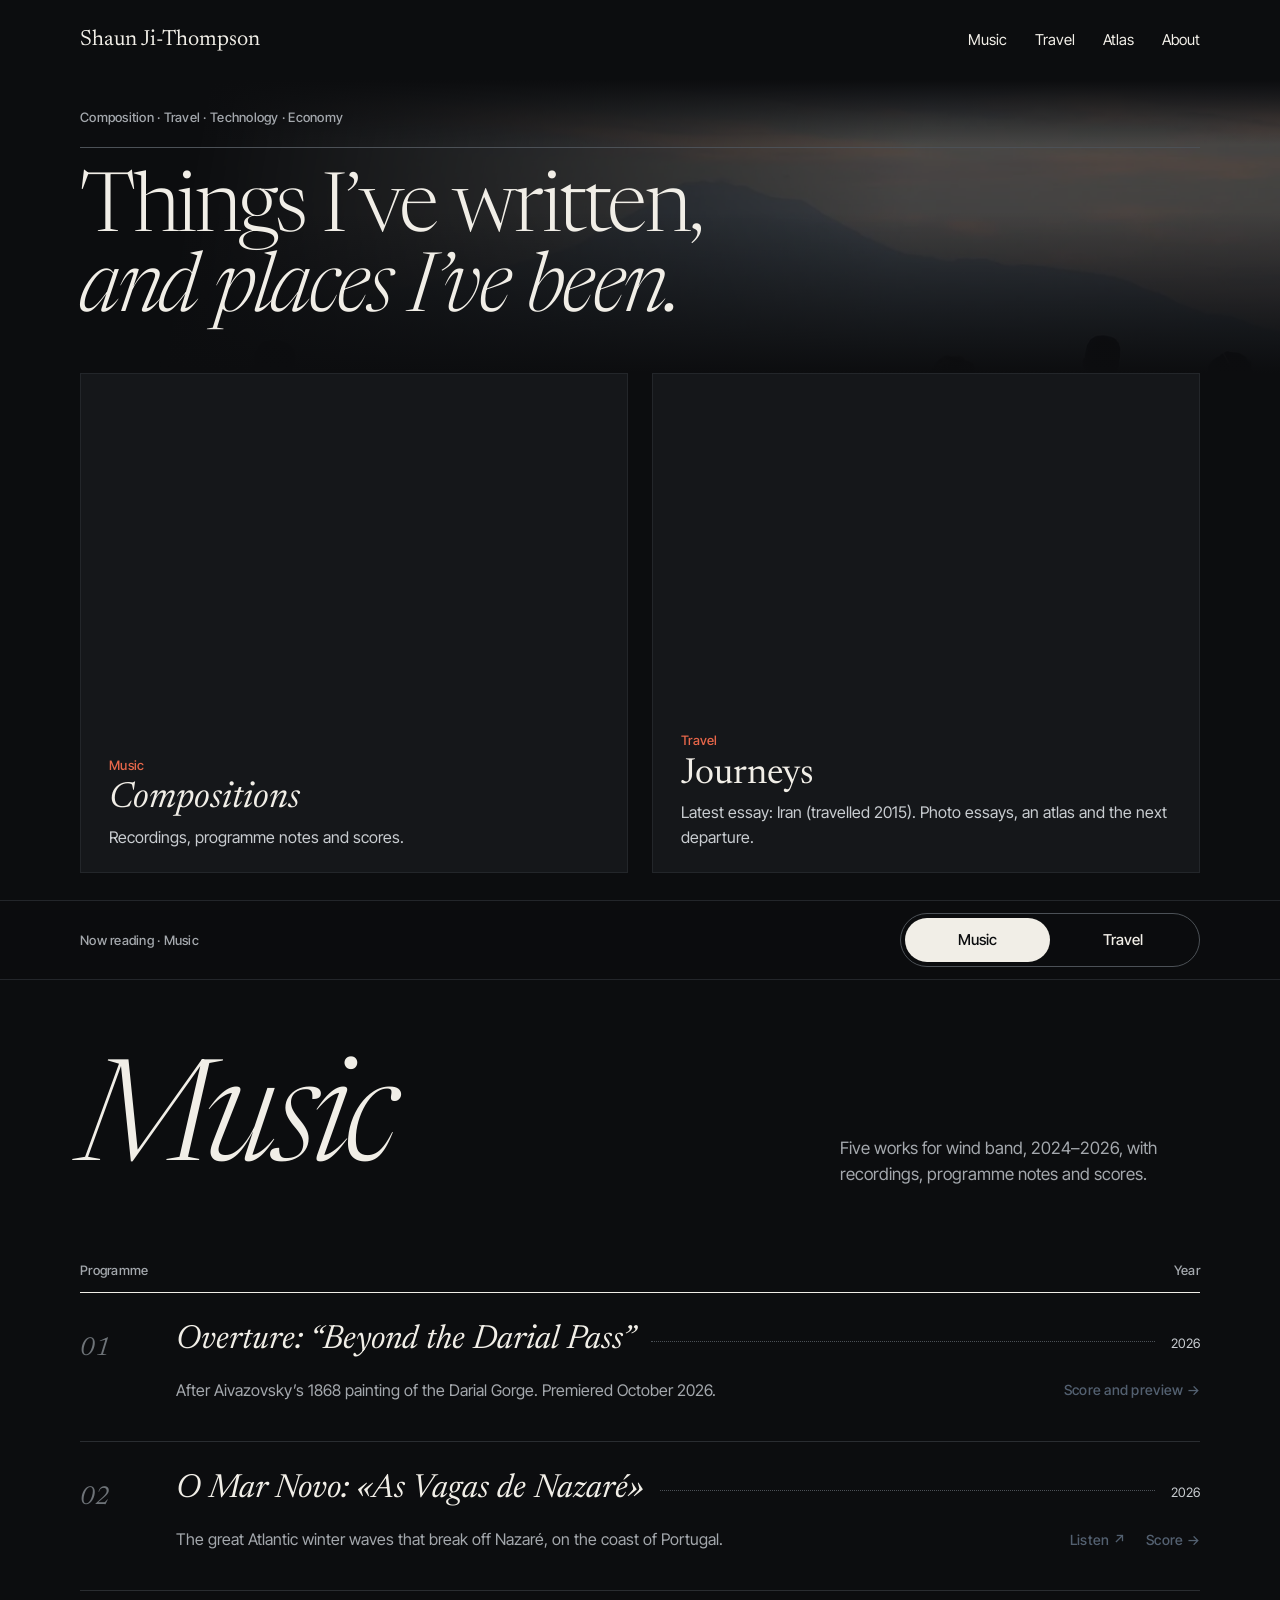
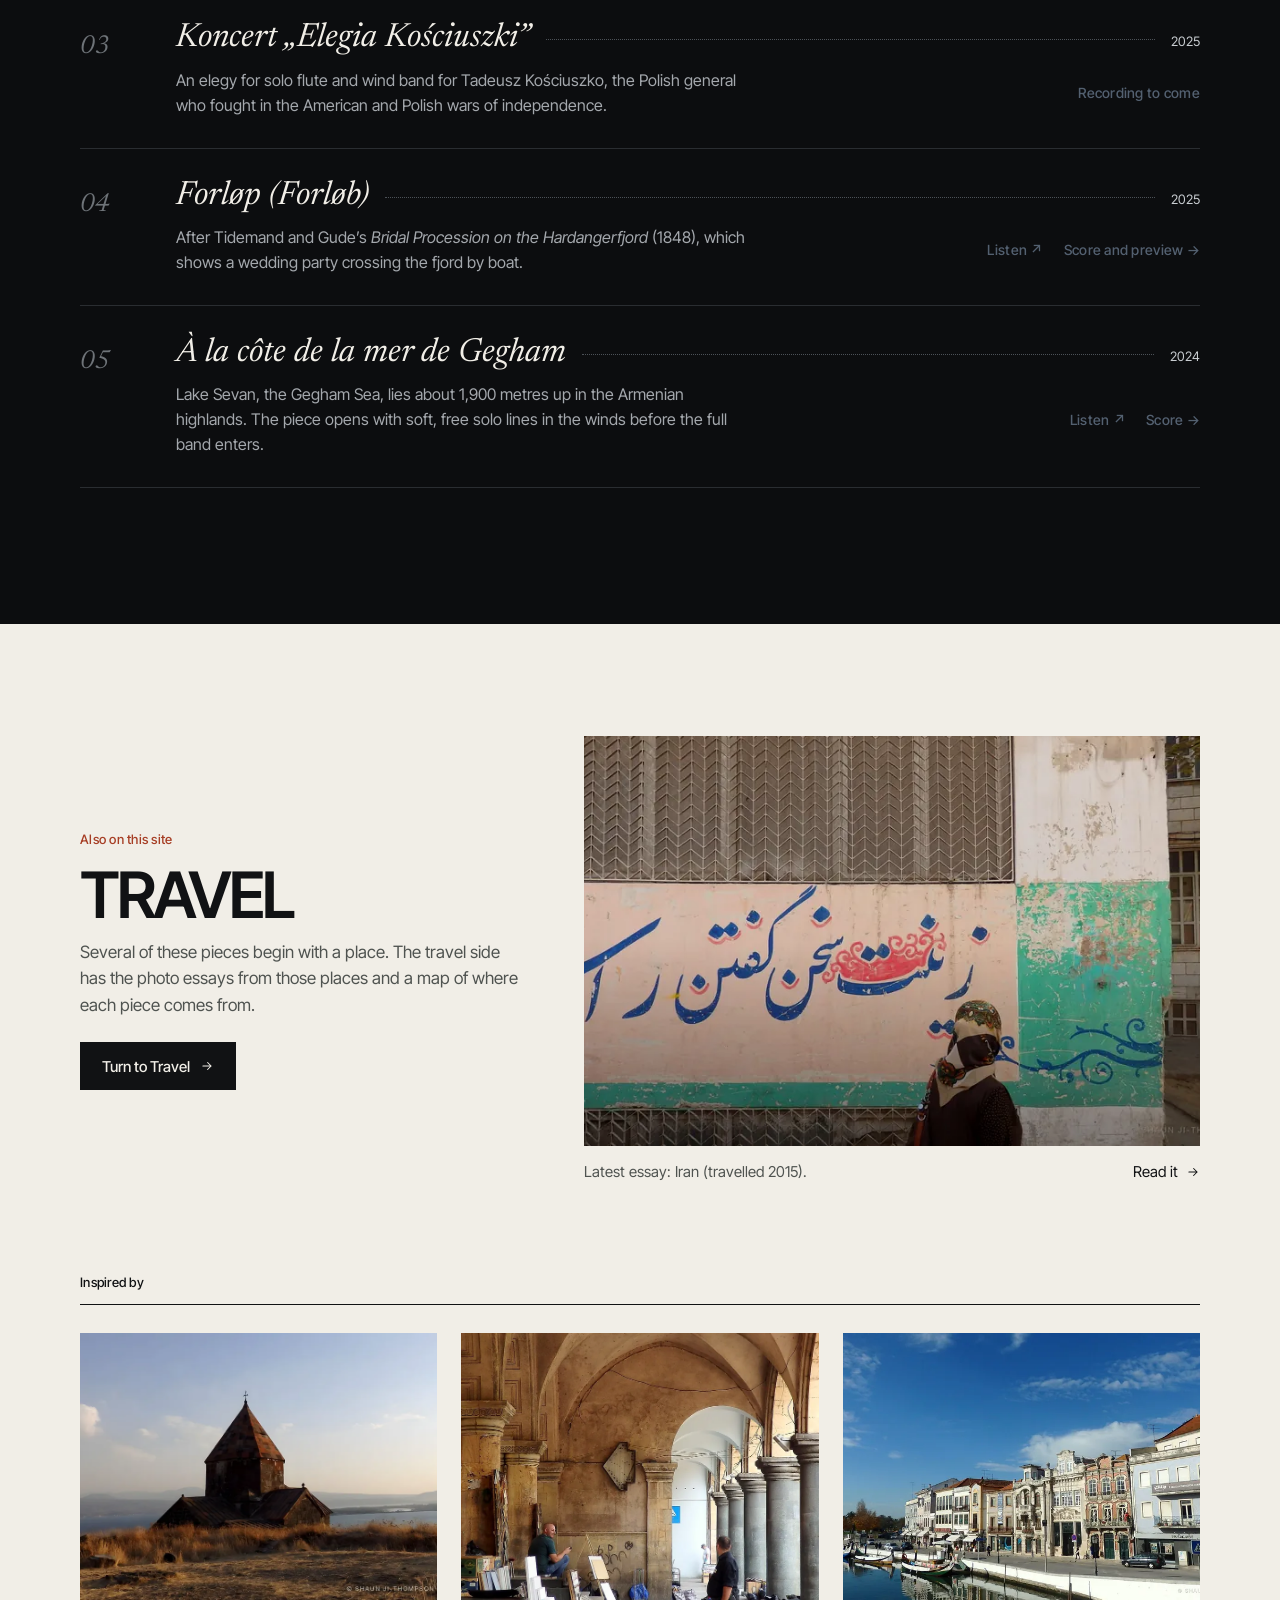
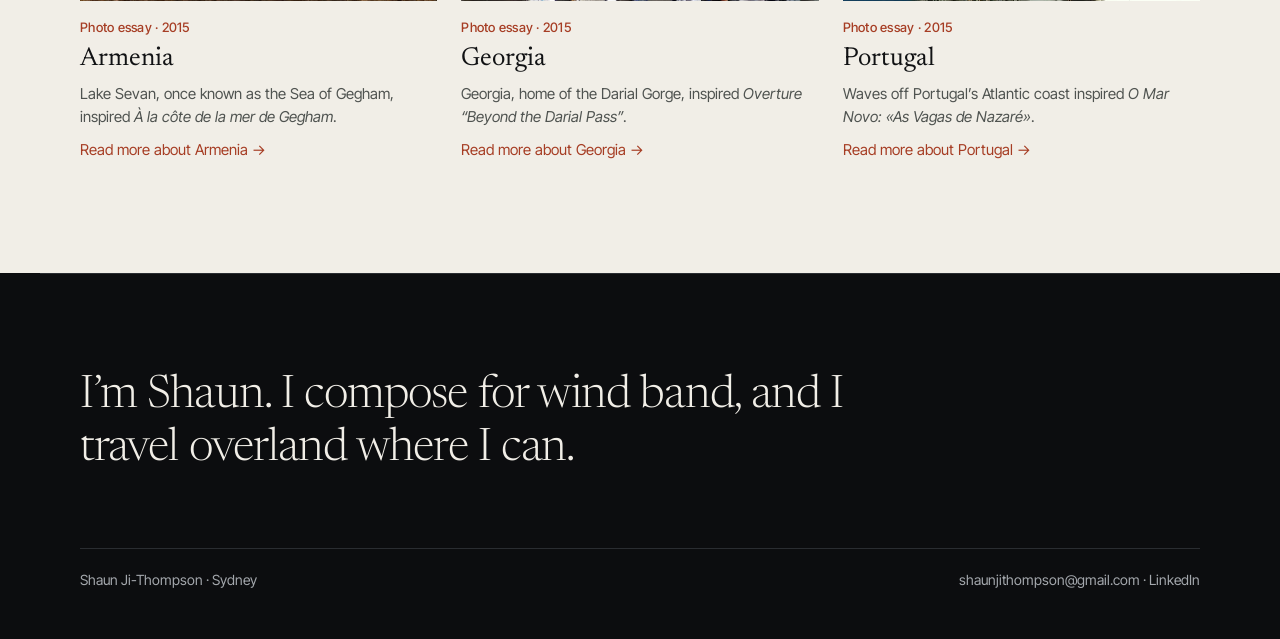
==== index.html @ dc2ce754 "Reel titles: each in its cover's own type Darial: small spaced OVERTURE over the serif title. Forløp" ====
<!doctype html>
<html lang="en">
<head>
<meta charset="utf-8">
<meta name="viewport" content="width=device-width, initial-scale=1">
<title>Shaun Ji-Thompson — Music and Travel</title>
<meta name="description" content="Compositions for wind band and journeys made overland, by Shaun Ji-Thompson.">
<link rel="canonical" href="https://shaunjithompson.github.io/two-worlds/">
<meta property="og:type" content="profile">
<meta property="og:site_name" content="Shaun Ji-Thompson">
<meta property="og:title" content="Shaun Ji-Thompson — Music and Travel">
<meta property="og:description" content="Compositions for wind band and journeys made overland, by Shaun Ji-Thompson.">
<meta property="og:url" content="https://shaunjithompson.github.io/two-worlds/">
<meta property="og:image" content="https://shaunjithompson.github.io/two-worlds/assets/sevan-sunset.jpg">
<meta name="twitter:card" content="summary_large_image">
<script type="application/ld+json">{"@context": "https://schema.org", "@graph": [{"@type": "ProfilePage", "url": "https://shaunjithompson.github.io/two-worlds/", "name": "Shaun Ji-Thompson — Music and Travel", "mainEntity": {"@id": "https://shaunjithompson.github.io/two-worlds/#shaun"}}, {"@type": "Person", "@id": "https://shaunjithompson.github.io/two-worlds/#shaun", "name": "Shaun Ji-Thompson", "alternateName": "Ji Xiang Yu", "url": "https://shaunjithompson.github.io/two-worlds/", "jobTitle": "Composer", "homeLocation": {"@type": "Place", "name": "Sydney, Australia"}, "knowsAbout": ["Composition for wind band", "Overland travel"], "email": "mailto:shaunjithompson@gmail.com", "sameAs": ["https://www.linkedin.com/in/shaun-ji-thompson/"]}]}</script>
<link rel="preconnect" href="https://fonts.googleapis.com">
<link rel="preconnect" href="https://fonts.gstatic.com" crossorigin>
<link href="https://fonts.googleapis.com/css2?family=Newsreader:ital,opsz,wght@0,6..72,200;0,6..72,300;0,6..72,400;0,6..72,500;1,6..72,200;1,6..72,300;1,6..72,400&family=Inter+Tight:wght@400;500;600&family=IBM+Plex+Mono:wght@400;500&display=swap" rel="stylesheet">
<link rel="stylesheet" href="css/base.css">
<link rel="stylesheet" href="css/map.css">
<link rel="stylesheet" href="css/home.css">
</head>
<body data-side="music">
<a class="skip" href="#content">Skip to content</a>

<nav class="wrap nav" aria-label="Primary">
  <a class="brand" href="index.html">Shaun Ji-Thompson</a>
  <div class="nav-links">
    <button type="button" data-pick="music">Music</button>
    <button type="button" data-pick="travel">Travel</button>
    <a href="atlas.html">Atlas</a>
    <a href="#about">About</a>
  </div>
</nav>

<main id="content">
<div class="hero">
<div class="mast">
  <img class="pan" src="assets/yer-07.jpg" alt="" aria-hidden="true" width="2000" height="1125" srcset="assets/sized/yer-07-800.webp 800w, assets/sized/yer-07-1400.webp 1400w, assets/yer-07.jpg 2000w" sizes="100vw" fetchpriority="high">
  <header class="wrap">
    <div class="meta label"><span class="rise">Composition · Travel · Technology · Economy</span></div>
    <div class="line rule-in"></div>
    <h1><span class="rise d1">Things I’ve written,</span><span class="rise d2"><em>and places I’ve been.</em></span></h1>
  </header>
</div>

<section class="wrap doors" aria-label="Two ways in">
  <button type="button" class="door rise d3" data-pick="music">
    <span class="pic reel"><span class="slide"><img data-sizes="(min-width: 1000px) 600px, 100vw" class="drift" src="assets/darial-cover-wide.jpg" alt="" width="1800" height="1200" srcset="assets/sized/darial-cover-wide-800.webp 800w, assets/sized/darial-cover-wide-1400.webp 1400w, assets/darial-cover-wide.jpg 1800w" sizes="(min-width: 1000px) 600px, 100vw"><span class="cap cap-darial"><span class="cap-k">Overture</span>Beyond the Darial Pass</span></span><span class="slide"><img data-sizes="(min-width: 1000px) 600px, 100vw" class="drift" src="assets/forlop-cover-wide.jpg" alt="" width="1800" height="1200" srcset="assets/sized/forlop-cover-wide-800.webp 800w, assets/sized/forlop-cover-wide-1400.webp 1400w, assets/forlop-cover-wide.jpg 1800w" sizes="(min-width: 1000px) 600px, 100vw"><span class="cap cap-forlop">Forløp</span></span></span>
    <span class="txt"><span class="label k">Music</span><span class="h"><em>Compositions</em></span><span class="s">Recordings, programme notes and scores.</span></span>
  </button>
  <button type="button" class="door rise d4" data-pick="travel">
    <span class="pic"><img data-latest="photo" data-sizes="(min-width: 1000px) 600px, 100vw" class="pan" src="assets/tehran-cover.jpg" alt="" width="2000" height="1125" srcset="assets/sized/tehran-cover-800.webp 800w, assets/sized/tehran-cover-1400.webp 1400w, assets/tehran-cover.jpg 2000w" sizes="(min-width: 1000px) 600px, 100vw" loading="lazy" decoding="async"></span>
    <span class="txt"><span class="label k">Travel</span><span class="h">Journeys</span><span class="s"><span data-latest="line">Latest essay: Iran (travelled 2015).</span> Photo essays, an atlas and the next departure.</span></span>
  </button>
</section>
</div>

<div id="sides-top" aria-hidden="true"></div>
<div class="bar" id="sides">
  <div class="wrap">
    <span class="label now" id="now">Now reading · Music</span>
    <div class="switch" role="group" aria-label="Choose a side">
      <span class="thumb" aria-hidden="true"></span>
      <button type="button" data-pick="music" aria-pressed="true">Music</button>
      <button type="button" data-pick="travel" aria-pressed="false">Travel</button>
    </div>
  </div>
</div>

<!-- MUSIC -->
<div data-for="music">
  <section id="music" class="fade" aria-labelledby="music-h">
    <div class="wrap sec">
      <div class="sec-top">
        <div><h2 id="music-h" class="music">Music</h2></div>
        <p>Five works for wind band, 2024–2026, with recordings, programme notes and scores.</p>
      </div>
      <div class="label prog-head"><span>Programme</span><span>Year</span></div>
      <div class="prog-rule rule-in"></div>
      <ol class="prog">
        <li id="row-darial"><span class="n">01</span><div><div class="row1"><a class="t" href="beyond-the-darial-pass.html">Overture: “Beyond the Darial Pass”</a><span class="dots" aria-hidden="true"></span><span class="y">2026</span></div><div class="row2"><span class="ab">After Aivazovsky’s 1868 painting of the Darial Gorge. Premiered October 2026.</span><span class="label ln"><a href="beyond-the-darial-pass.html">Score and preview →</a></span></div></div></li>
        <li id="row-marNovo"><span class="n">02</span><div><div class="row1"><a class="t" href="https://www.youtube.com/watch?v=zOkrFVbamSI" target="_blank" rel="noopener">O Mar Novo: «As Vagas de Nazaré»</a><span class="dots" aria-hidden="true"></span><span class="y">2026</span></div><div class="row2"><span class="ab">The great Atlantic winter waves that break off Nazaré, on the coast of Portugal.</span><span class="label ln"><a href="https://www.youtube.com/watch?v=zOkrFVbamSI" target="_blank" rel="noopener">Listen ↗</a><a href="o-mar-novo.html">Score →</a></span></div></div></li>
        <li id="row-kosciuszko"><span class="n">03</span><div><div class="row1"><span class="t">Koncert „Elegia Kościuszki”</span><span class="dots" aria-hidden="true"></span><span class="y">2025</span></div><div class="row2"><span class="ab">An elegy for solo flute and wind band for Tadeusz Kościuszko, the Polish general who fought in the American and Polish wars of independence.</span><span class="label ln"><span>Recording to come</span></span></div></div></li>
        <li id="row-forlop"><span class="n">04</span><div><div class="row1"><a class="t" href="forlop.html">Forløp (Forløb)</a><span class="dots" aria-hidden="true"></span><span class="y">2025</span></div><div class="row2"><span class="ab">After Tidemand and Gude’s <em>Bridal Procession on the Hardangerfjord</em> (1848), which shows a wedding party crossing the fjord by boat.</span><span class="label ln"><a href="https://www.youtube.com/watch?v=5hfHdJyn6ks" target="_blank" rel="noopener">Listen ↗</a><a href="forlop.html">Score and preview →</a></span></div></div></li>
        <li id="row-gegham"><span class="n">05</span><div><div class="row1"><a class="t" href="a-la-cote-de-la-mer-de-gegham.html" lang="fr">À la côte de la mer de Gegham</a><span class="dots" aria-hidden="true"></span><span class="y">2024</span></div><div class="row2"><span class="ab">Lake Sevan, the Gegham Sea, lies about 1,900 metres up in the Armenian highlands. The piece opens with soft, free solo lines in the winds before the full band enters.</span><span class="label ln"><a href="https://www.youtube.com/watch?v=kwXetq1aLH4" target="_blank" rel="noopener">Listen ↗</a><a href="a-la-cote-de-la-mer-de-gegham.html">Score →</a></span></div></div></li>
      </ol>
    </div>
  </section>
  <section class="also-band also-travel" aria-labelledby="also-travel-h">
    <div class="wrap">
      <div class="also-top">
        <div class="also-txt">
          <span class="label k-red">Also on this site</span>
          <h2 id="also-travel-h" class="big-t">Travel</h2>
          <p>Several of these pieces begin with a place. The travel side has the photo essays from those places and a map of where each piece comes from.</p>
          <button type="button" class="go" data-pick="travel">Turn to Travel <svg aria-hidden="true" width="14" height="14" viewBox="0 0 24 24" fill="none" stroke="currentColor" stroke-width="1.8" stroke-linecap="round" stroke-linejoin="round"><path d="M5 12h14M13 6l6 6-6 6"/></svg></button>
        </div>
        <a class="also-lead card" href="iran-2015.html" data-latest="link">
          <span class="pic"><img data-latest="photo" data-sizes="(min-width: 1000px) 700px, 100vw" class="zoom-img" src="assets/tehran-cover.jpg" alt="" width="2000" height="1125" srcset="assets/sized/tehran-cover-800.webp 800w, assets/sized/tehran-cover-1400.webp 1400w, assets/tehran-cover.jpg 2000w" sizes="(min-width: 1000px) 700px, 100vw" loading="lazy" decoding="async"></span>
          <span class="cap"><span class="ink-soft" data-latest="line">Latest essay: Iran (travelled 2015).</span><span class="more">Read it <svg aria-hidden="true" width="14" height="14" viewBox="0 0 24 24" fill="none" stroke="currentColor" stroke-width="1.8" stroke-linecap="round" stroke-linejoin="round"><path d="M5 12h14M13 6l6 6-6 6"/></svg></span></span>
        </a>
      </div>
      <h3 class="label x-head">Inspired by</h3>
      <ul class="x-list">
        <li><a class="x-card" href="armenia-2015.html"><span class="x-pic"><img data-sizes="(min-width: 1000px) 380px, 100vw" src="assets/sevanavank.jpg" alt="" width="2000" height="1445" srcset="assets/sized/sevanavank-800.webp 800w, assets/sized/sevanavank-1400.webp 1400w, assets/sevanavank.jpg 2000w" sizes="(min-width: 1000px) 380px, 100vw" loading="lazy" decoding="async"></span><span class="label x-k">Photo essay · 2015</span><span class="x-t">Armenia</span><span class="x-s">Lake Sevan, once known as the Sea of Gegham, inspired <i lang="fr">À la côte de la mer de Gegham</i>.</span><span class="x-s x-more">Read more about Armenia →</span></a></li>
        <li><a class="x-card" href="georgia-2015.html"><span class="x-pic"><img data-sizes="(min-width: 1000px) 380px, 100vw" src="assets/tbilisi-03.jpg" alt="" width="1125" height="2000" srcset="assets/sized/tbilisi-03-800.webp 800w, assets/tbilisi-03.jpg 1125w" sizes="(min-width: 1000px) 380px, 100vw" loading="lazy" decoding="async"></span><span class="label x-k">Photo essay · 2015</span><span class="x-t">Georgia</span><span class="x-s">Georgia, home of the Darial Gorge, inspired <i>Overture “Beyond the Darial Pass”</i>.</span><span class="x-s x-more">Read more about Georgia →</span></a></li>
        <li><a class="x-card" href="portugal-2015.html"><span class="x-pic"><img data-sizes="(min-width: 1000px) 380px, 100vw" src="assets/aveiro-04.jpg" alt="" width="2000" height="1125" srcset="assets/sized/aveiro-04-800.webp 800w, assets/sized/aveiro-04-1400.webp 1400w, assets/aveiro-04.jpg 2000w" sizes="(min-width: 1000px) 380px, 100vw" loading="lazy" decoding="async"></span><span class="label x-k">Photo essay · 2015</span><span class="x-t">Portugal</span><span class="x-s">Waves off Portugal’s Atlantic coast inspired <i lang="pt">O Mar Novo: «As Vagas de Nazaré»</i>.</span><span class="x-s x-more">Read more about Portugal →</span></a></li>
      </ul>
    </div>
  </section>
</div>

<!-- TRAVEL -->
<div data-for="travel" hidden>
  <section id="travel" class="paper fade" aria-labelledby="travel-h">
    <div class="wrap sec travel-sec">
      <div class="sec-top">
        <div><h2 id="travel-h" class="travel">Travel</h2></div>
        <div class="side-note-wrap"><p>More than sixty countries so far, mostly overland. Photo essays from the road and an atlas of where I’ve been.</p>
          <a class="upnext" href="morocco-to-the-gambia.html"><span class="mono k-red"><span class="blink"></span>Up next · 2026</span><span>Morocco to The Gambia →</span></a></div>
      </div>
      <div class="map-wrap top" id="worlds" data-side="travel">
        <div class="map" id="map" role="region" aria-label="Map of places">
          <canvas aria-hidden="true"></canvas>
          <div class="map-layer" id="map-layer">
          </div>
<!-- places:start -->
  <nav class="place-index" aria-label="Places on the map">
    <ul>
      <li><span class="pi-name">Iran</span><span class="pi-when">Travelled August 2015 · Photo essay</span><a href="iran-2015.html">Photo essay</a></li>
      <li><span class="pi-name">Armenia</span><span class="pi-when">Travelled August 2015 · Photo essay</span><a href="armenia-2015.html">Photo essay</a><a href="a-la-cote-de-la-mer-de-gegham.html">Score: <i>À la côte de la mer de Gegham</i></a></li>
      <li><span class="pi-name">Georgia</span><span class="pi-when">Travelled August 2015 · Photo essay</span><a href="georgia-2015.html">Photo essay</a><a href="beyond-the-darial-pass.html">Score: <i>Overture “Beyond the Darial Pass”</i></a></li>
      <li><span class="pi-name">Portugal</span><span class="pi-when">Travelled December 2015 · Photo essay</span><a href="portugal-2015.html">Photo essay</a><a href="o-mar-novo.html">Score: <i>O Mar Novo: «As Vagas de Nazaré»</i></a></li>
      <li><span class="pi-name">Poland</span><span class="pi-when">Music · Flute and wind band · 2025</span><a href="index.html#row-kosciuszko">The music: <i>Koncert „Elegia Kościuszki”</i></a></li>
      <li><span class="pi-name">Norway</span><span class="pi-when">Music · Wind band · 2025</span><a href="forlop.html">Score: <i>Forløp (Forløb)</i></a></li>
      <li><span class="pi-name">Morocco to The Gambia</span><span class="pi-when">Next journey · Departs 2026</span><a href="morocco-to-the-gambia.html">About the journey</a></li>
    </ul>
  </nav>
  <!-- places:end -->
          <div class="legend" aria-label="Map key">
            <span class="lg-t">Key · one dot per country</span>
            <span><span class="lg-sym lg-music" aria-hidden="true"></span>Music: a piece about this country</span>
            <span><span class="lg-sym lg-been" aria-hidden="true"></span>Travel: a photo essay</span>
            <span><span class="lg-sym lg-both" aria-hidden="true"></span>Both</span>
            <span><span class="lg-sym lg-next" aria-hidden="true"></span>Upcoming journey</span>
          </div>
          <div class="zoom">
            <button type="button" data-zoom="1" aria-label="Zoom in">+</button>
            <button type="button" data-zoom="-1" aria-label="Zoom out">&minus;</button>
            <button type="button" data-zoom="0" id="zoom-whole" aria-label="Show the whole map"></button>
          </div>
        </div>
        <p class="map-cap">Hover a dot for photos · click to open · drag and pinch to explore · <a href="atlas.html">Full-screen atlas →</a></p>
      </div>


      <div class="list-head"><h3>Essays</h3><span class="label">Newest first</span></div>
      <article class="essay card" id="essay-iran" data-travelled="2015">
        <a class="roll" href="iran-2015.html" aria-label="Iran — read the photo essay" data-names="Tehran|Mashhad|Golestan|Tehran|Tabriz">
          <img data-sizes="(min-width: 1000px) 640px, 100vw" class="on" src="assets/tehran-cover.jpg" alt="A woman walking past Persian calligraphy painted on a wall in Tehran" width="2000" height="1125" srcset="assets/sized/tehran-cover-800.webp 800w, assets/sized/tehran-cover-1400.webp 1400w, assets/tehran-cover.jpg 2000w" sizes="(min-width: 1000px) 640px, 100vw" loading="lazy" decoding="async">
          <img data-sizes="(min-width: 1000px) 640px, 100vw" src="assets/mashhad-01.jpg" alt="" width="2000" height="1125" srcset="assets/sized/mashhad-01-800.webp 800w, assets/sized/mashhad-01-1400.webp 1400w, assets/mashhad-01.jpg 2000w" sizes="(min-width: 1000px) 640px, 100vw" loading="lazy" decoding="async"><img data-sizes="(min-width: 1000px) 640px, 100vw" src="assets/golestan-01.jpg" alt="" width="2000" height="1125" srcset="assets/sized/golestan-01-800.webp 800w, assets/sized/golestan-01-1400.webp 1400w, assets/golestan-01.jpg 2000w" sizes="(min-width: 1000px) 640px, 100vw" loading="lazy" decoding="async"><img data-sizes="(min-width: 1000px) 640px, 100vw" src="assets/tehran-01.jpg" alt="" width="2000" height="1125" srcset="assets/sized/tehran-01-800.webp 800w, assets/sized/tehran-01-1400.webp 1400w, assets/tehran-01.jpg 2000w" sizes="(min-width: 1000px) 640px, 100vw" loading="lazy" decoding="async"><img data-sizes="(min-width: 1000px) 640px, 100vw" src="assets/tabriz-01.jpg" alt="" width="2000" height="1125" srcset="assets/sized/tabriz-01-800.webp 800w, assets/sized/tabriz-01-1400.webp 1400w, assets/tabriz-01.jpg 2000w" sizes="(min-width: 1000px) 640px, 100vw" loading="lazy" decoding="async">
          <span class="roll-dots" aria-hidden="true"></span>
          <span class="roll-cap label" aria-hidden="true">Tehran</span>
        </a>
        <div class="body">
          <span class="mono-keep k-red">Latest essay · Published Nov 2026 · Travelled Aug 2015</span>
          <h3>Iran</h3>
          <p>Photos from Iran in August 2015, from the Turkmen border to the Aras: Mashhad, a three-day walk in Golestan, Tehran and Tabriz.</p>
          <p class="stopline label">Mashhad · Golestan · Tehran · Tabriz</p>
          <a class="btn" href="iran-2015.html">Read the photo essay <svg aria-hidden="true" width="14" height="14" viewBox="0 0 24 24" fill="none" stroke="currentColor" stroke-width="1.8" stroke-linecap="round" stroke-linejoin="round"><path d="M5 12h14M13 6l6 6-6 6"/></svg></a>
        </div>
      </article>
      <article class="essay card" id="essay-portugal" data-travelled="2015">
        <a class="roll" href="portugal-2015.html" aria-label="Portugal — read the photo essay" data-names="Cabo da Roca|Porto|Aveiro|Lisbon|Cabo da Roca">
          <img data-sizes="(min-width: 1000px) 640px, 100vw" class="on" src="assets/portugal-cover.jpg" alt="The cross at Cabo da Roca at sunset" width="2000" height="1125" srcset="assets/sized/portugal-cover-800.webp 800w, assets/sized/portugal-cover-1400.webp 1400w, assets/portugal-cover.jpg 2000w" sizes="(min-width: 1000px) 640px, 100vw" loading="lazy" decoding="async">
          <img data-sizes="(min-width: 1000px) 640px, 100vw" src="assets/porto-03.jpg" alt="" width="2000" height="1125" srcset="assets/sized/porto-03-800.webp 800w, assets/sized/porto-03-1400.webp 1400w, assets/porto-03.jpg 2000w" sizes="(min-width: 1000px) 640px, 100vw" loading="lazy" decoding="async"><img data-sizes="(min-width: 1000px) 640px, 100vw" src="assets/aveiro-04.jpg" alt="" width="2000" height="1125" srcset="assets/sized/aveiro-04-800.webp 800w, assets/sized/aveiro-04-1400.webp 1400w, assets/aveiro-04.jpg 2000w" sizes="(min-width: 1000px) 640px, 100vw" loading="lazy" decoding="async"><img data-sizes="(min-width: 1000px) 640px, 100vw" src="assets/lisbon-03.jpg" alt="" width="2000" height="1125" srcset="assets/sized/lisbon-03-800.webp 800w, assets/sized/lisbon-03-1400.webp 1400w, assets/lisbon-03.jpg 2000w" sizes="(min-width: 1000px) 640px, 100vw" loading="lazy" decoding="async"><img data-sizes="(min-width: 1000px) 640px, 100vw" src="assets/roca-02.jpg" alt="" width="2000" height="1125" srcset="assets/sized/roca-02-800.webp 800w, assets/sized/roca-02-1400.webp 1400w, assets/roca-02.jpg 2000w" sizes="(min-width: 1000px) 640px, 100vw" loading="lazy" decoding="async">
          <span class="roll-dots" aria-hidden="true"></span>
          <span class="roll-cap label" aria-hidden="true">Cabo da Roca</span>
        </a>
        <div class="body">
          <span class="label k-red">Published Nov 2026 · Travelled Dec 2015</span>
          <h3>Portugal</h3>
          <p>Photos from Portugal in December 2015, the last stop on the overland route from Singapore.</p>
          <p class="stopline label">Porto · Aveiro · Lisbon · Cabo da Roca</p>
          <a class="btn" href="portugal-2015.html">Read the photo essay <svg aria-hidden="true" width="14" height="14" viewBox="0 0 24 24" fill="none" stroke="currentColor" stroke-width="1.8" stroke-linecap="round" stroke-linejoin="round"><path d="M5 12h14M13 6l6 6-6 6"/></svg></a>
        </div>
      </article>
      <article class="essay card" id="essay-georgia" data-travelled="2015">
        <a class="roll" href="georgia-2015.html" aria-label="Georgia — read the photo essay" data-names="Tbilisi|Tbilisi|Gori|Batumi|Batumi">
          <img data-sizes="(min-width: 1000px) 640px, 100vw" class="on" src="assets/tbilisi-cover.jpg" alt="Brick houses with iron balconies in Tbilisi" width="2400" height="1350" srcset="assets/sized/tbilisi-cover-800.webp 800w, assets/sized/tbilisi-cover-1400.webp 1400w, assets/tbilisi-cover.jpg 2400w" sizes="(min-width: 1000px) 640px, 100vw" loading="lazy" decoding="async">
          <img data-sizes="(min-width: 1000px) 640px, 100vw" src="assets/tbilisi-06.jpg" alt="" width="1125" height="2000" srcset="assets/sized/tbilisi-06-800.webp 800w, assets/tbilisi-06.jpg 1125w" sizes="(min-width: 1000px) 640px, 100vw" loading="lazy" decoding="async"><img data-sizes="(min-width: 1000px) 640px, 100vw" src="assets/gori-02.jpg" alt="" width="2000" height="1125" srcset="assets/sized/gori-02-800.webp 800w, assets/sized/gori-02-1400.webp 1400w, assets/gori-02.jpg 2000w" sizes="(min-width: 1000px) 640px, 100vw" loading="lazy" decoding="async"><img data-sizes="(min-width: 1000px) 640px, 100vw" src="assets/batumi-02.jpg" alt="" width="2000" height="1125" srcset="assets/sized/batumi-02-800.webp 800w, assets/sized/batumi-02-1400.webp 1400w, assets/batumi-02.jpg 2000w" sizes="(min-width: 1000px) 640px, 100vw" loading="lazy" decoding="async"><img data-sizes="(min-width: 1000px) 640px, 100vw" src="assets/batumi-01.jpg" alt="" width="2000" height="1125" srcset="assets/sized/batumi-01-800.webp 800w, assets/sized/batumi-01-1400.webp 1400w, assets/batumi-01.jpg 2000w" sizes="(min-width: 1000px) 640px, 100vw" loading="lazy" decoding="async">
          <span class="roll-dots" aria-hidden="true"></span>
          <span class="roll-cap label" aria-hidden="true">Tbilisi</span>
        </a>
        <div class="body">
          <span class="label k-red">Published Nov 2026 · Travelled Aug 2015</span>
          <h3>Georgia</h3>
          <p>Photos from Georgia in August 2015, from Tbilisi to the Black Sea.</p>
          <p class="stopline label">Tbilisi · Gori · Batumi</p>
          <a class="btn" href="georgia-2015.html">Read the photo essay <svg aria-hidden="true" width="14" height="14" viewBox="0 0 24 24" fill="none" stroke="currentColor" stroke-width="1.8" stroke-linecap="round" stroke-linejoin="round"><path d="M5 12h14M13 6l6 6-6 6"/></svg></a>
        </div>
      </article>
      <article class="essay card" id="essay-armenia" data-travelled="2015">
        <a class="roll" href="armenia-2015.html" aria-label="Armenia — read the photo essay" data-names="Lake Sevan|Kapan|Goris|Lake Sevan|Yerevan">
          <img data-sizes="(min-width: 1000px) 640px, 100vw" class="on" src="assets/sevan-sunset.jpg" alt="Sevanavank at sunset above Lake Sevan" width="2000" height="667" srcset="assets/sized/sevan-sunset-800.webp 800w, assets/sized/sevan-sunset-1400.webp 1400w, assets/sevan-sunset.jpg 2000w" sizes="(min-width: 1000px) 640px, 100vw" loading="lazy" decoding="async">
          <img data-sizes="(min-width: 1000px) 640px, 100vw" src="assets/kapan-01.jpg" alt="" width="1344" height="2000" srcset="assets/sized/kapan-01-800.webp 800w, assets/kapan-01.jpg 1344w" sizes="(min-width: 1000px) 640px, 100vw" loading="lazy" decoding="async"><img data-sizes="(min-width: 1000px) 640px, 100vw" src="assets/goris-02.jpg" alt="" width="2000" height="1125" srcset="assets/sized/goris-02-800.webp 800w, assets/sized/goris-02-1400.webp 1400w, assets/goris-02.jpg 2000w" sizes="(min-width: 1000px) 640px, 100vw" loading="lazy" decoding="async"><img data-sizes="(min-width: 1000px) 640px, 100vw" src="assets/sevanavank.jpg" alt="" width="2000" height="1445" srcset="assets/sized/sevanavank-800.webp 800w, assets/sized/sevanavank-1400.webp 1400w, assets/sevanavank.jpg 2000w" sizes="(min-width: 1000px) 640px, 100vw" loading="lazy" decoding="async"><img data-sizes="(min-width: 1000px) 640px, 100vw" src="assets/yer-07.jpg" alt="" width="2000" height="1125" srcset="assets/sized/yer-07-800.webp 800w, assets/sized/yer-07-1400.webp 1400w, assets/yer-07.jpg 2000w" sizes="(min-width: 1000px) 640px, 100vw" loading="lazy" decoding="async">
          <span class="roll-dots" aria-hidden="true"></span>
          <span class="roll-cap label" aria-hidden="true">Lake Sevan</span>
        </a>
        <div class="body">
          <span class="label k-red">Published Nov 2026 · Travelled Aug 2015</span>
          <h3>Armenia</h3>
          <p>Photos from Armenia in August 2015, looked at again ten years on.</p>
          <p class="stopline label">Kapan · Goris · Lake Sevan · Yerevan</p>
          <a class="btn" href="armenia-2015.html">Read the photo essay <svg aria-hidden="true" width="14" height="14" viewBox="0 0 24 24" fill="none" stroke="currentColor" stroke-width="1.8" stroke-linecap="round" stroke-linejoin="round"><path d="M5 12h14M13 6l6 6-6 6"/></svg></a>
        </div>
      </article>
    </div>
  </section>
  <section class="also-band also-music" aria-labelledby="also-music-h">
    <div class="wrap">
      <div class="also-top">
        <div class="also-txt">
          <span class="label k-light">Also on this site</span>
          <h2 id="also-music-h" class="big-m">Music</h2>
          <p class="mute">Five works for wind band, 2024–2026. Latest: <i>Overture “Beyond the Darial Pass”</i>, premiered October 2026.</p>
          <button type="button" class="go" data-pick="music">Turn to Music <svg aria-hidden="true" width="14" height="14" viewBox="0 0 24 24" fill="none" stroke="currentColor" stroke-width="1.8" stroke-linecap="round" stroke-linejoin="round"><path d="M5 12h14M13 6l6 6-6 6"/></svg></button>
        </div>
        <a class="also-lead card" href="beyond-the-darial-pass.html">
          <span class="pic"><img data-sizes="(min-width: 1000px) 700px, 100vw" class="zoom-img" src="assets/darial-cover-wide.jpg" alt="" width="1800" height="1200" srcset="assets/sized/darial-cover-wide-800.webp 800w, assets/sized/darial-cover-wide-1400.webp 1400w, assets/darial-cover-wide.jpg 1800w" sizes="(min-width: 1000px) 700px, 100vw" loading="lazy" decoding="async"></span>
          <span class="cap"><span class="mute">Latest work: <i>Overture “Beyond the Darial Pass”</i>, after Aivazovsky’s Darial Gorge.</span><span class="more">The score <svg aria-hidden="true" width="14" height="14" viewBox="0 0 24 24" fill="none" stroke="currentColor" stroke-width="1.8" stroke-linecap="round" stroke-linejoin="round"><path d="M5 12h14M13 6l6 6-6 6"/></svg></span></span>
        </a>
      </div>
      <h3 class="label x-head">Music from these places</h3>
      <ul class="x-list">
        <li><a class="x-card" href="a-la-cote-de-la-mer-de-gegham.html"><span class="x-pic"><img data-sizes="(min-width: 1000px) 380px, 100vw" src="assets/sevanavank.jpg" alt="" width="2000" height="1445" srcset="assets/sized/sevanavank-800.webp 800w, assets/sized/sevanavank-1400.webp 1400w, assets/sevanavank.jpg 2000w" sizes="(min-width: 1000px) 380px, 100vw" loading="lazy" decoding="async"></span><span class="label x-k">Music · Lake Sevan, Armenia</span><span class="x-t"><i lang="fr">À la côte de la mer de Gegham</i></span><span class="x-s">For wind band</span></a></li>
        <li><a class="x-card" href="beyond-the-darial-pass.html"><span class="x-pic"><img data-sizes="(min-width: 1000px) 380px, 100vw" src="assets/darial-cover-wide.jpg" alt="" width="1800" height="1200" srcset="assets/sized/darial-cover-wide-800.webp 800w, assets/sized/darial-cover-wide-1400.webp 1400w, assets/darial-cover-wide.jpg 1800w" sizes="(min-width: 1000px) 380px, 100vw" loading="lazy" decoding="async"></span><span class="label x-k">Music · The Darial Gorge, Georgia</span><span class="x-t"><i>Overture “Beyond the Darial Pass”</i></span><span class="x-s">For wind orchestra</span></a></li>
        <li><a class="x-card" href="index.html#row-marNovo"><span class="x-pic"><img data-sizes="(min-width: 1000px) 380px, 100vw" src="assets/coast.jpg" alt="" width="1800" height="1350" srcset="assets/sized/coast-800.webp 800w, assets/sized/coast-1400.webp 1400w, assets/coast.jpg 1800w" sizes="(min-width: 1000px) 380px, 100vw" loading="lazy" decoding="async"></span><span class="label x-k">Music · Nazaré, Portugal</span><span class="x-t"><i lang="pt">O Mar Novo: «As Vagas de Nazaré»</i></span><span class="x-s">For wind band</span></a></li>
      </ul>
    </div>
  </section>
</div>

</main>

<footer id="about" class="wrap">
  <p class="me">I’m Shaun. I compose for wind band, and I travel overland where I can.</p>
  <div class="fine"><span>Shaun Ji-Thompson · Sydney</span><span><a href="mailto:shaunjithompson@gmail.com">shaunjithompson@gmail.com</a> · <a href="https://www.linkedin.com/in/shaun-ji-thompson/" rel="me noopener" target="_blank">LinkedIn</a></span></div>
</footer>

<script src="js/dots.js"></script>
<script src="js/places.js"></script>
<script src="js/home.js"></script>
<script>
{
  const body = document.body, now = document.getElementById('now'), bar = document.getElementById('sides');
  const label = { music: 'Now reading · Music', travel: 'Now reading · Travel' };
  const marker = document.getElementById('sides-top');
  // Each side remembers how far down it was read, so switching back returns there rather than starting over.
  const kept = {};
  function pick(side, scroll) {
    const was = body.dataset.side;
    if (was && was !== side) kept[was] = scrollY - (marker.getBoundingClientRect().top + scrollY);
    body.dataset.side = side;
    document.querySelectorAll('main > [data-for]').forEach(el => { el.hidden = el.dataset.for !== side; });
    document.querySelectorAll('.switch button').forEach(b => b.setAttribute('aria-pressed', b.dataset.pick === side ? 'true' : 'false'));
    now.textContent = label[side];
    try { history.replaceState(null, '', '#' + side); } catch (e) {}
    if (scroll) toSides(scroll === 'instant', was === side ? null : side);
  }
  // The switch bar is sticky, so once it is stuck bar.scrollIntoView() does nothing. Scroll to a fixed marker
  // just above the bar instead: the bar then sits at the top with the start of the chosen side under it.
  function toSides(instant, side) {
    // Back to where this side was left (if it was read past the switch), otherwise the start of the side.
    const y = marker.getBoundingClientRect().top + scrollY + Math.max(0, (side && kept[side]) || 0);
    const smooth = !instant && !matchMedia('(prefers-reduced-motion: reduce)').matches;
    // Desktop scroll snapping would pull a remembered spot back to the top of the section, so pause it
    // until the reader next scrolls or presses a key.
    const root = document.documentElement; root.style.scrollSnapType = 'none';
    const resnap = () => { root.style.scrollSnapType = ''; ['wheel', 'touchstart', 'keydown'].forEach(t => removeEventListener(t, resnap)); };
    setTimeout(() => ['wheel', 'touchstart', 'keydown'].forEach(t => addEventListener(t, resnap, { passive: true })), 50);
    scrollTo({ top: y, behavior: smooth ? 'smooth' : 'auto' });
  }
  document.querySelectorAll('[data-pick]').forEach(b => b.addEventListener('click', () => pick(b.dataset.pick, true)));

  // Links from other pages: #music, #travel, #row-<id> (music, that work lit), #place-<id> (the atlas)
  function fromHash() {
    const h = location.hash.slice(1);
    if (h.indexOf('place-') === 0) { pick('travel', false); if (window.twMap) twMap.select(h.slice(6)); document.getElementById('worlds').scrollIntoView({ block: 'center' }); return; }
    if (h === 'travel' || h === 'music') {
      // Arriving from another page: jump straight there, and again once images have loaded, in case anything above shifted.
      pick(h, 'instant');
      if (document.readyState !== 'complete') addEventListener('load', () => { if (location.hash.slice(1) === h) toSides(true); }, { once: true });
      return;
    }
    if (h.indexOf('row-') === 0) {
      const li = document.getElementById(h); if (!li) return;
      pick('music', false);
      document.querySelectorAll('.prog li.lit').forEach(x => x.classList.remove('lit'));
      li.classList.add('lit'); li.scrollIntoView({ block: 'center' });
      try { history.replaceState(null, '', '#' + h); } catch (e) {}
    }
  }
  // Remember where you were when you leave for another page, so Back returns to the same side and scroll height.
  const KEY = 'tw-home-return';
  function remember() { try { kept[body.dataset.side] = scrollY - (marker.getBoundingClientRect().top + scrollY); sessionStorage.setItem(KEY, JSON.stringify({ side: body.dataset.side, y: Math.round(scrollY), kept })); } catch (e) {} }
  document.addEventListener('click', e => { const a = e.target.closest && e.target.closest('a[href]'); if (a && a.getAttribute('href').charAt(0) !== '#') remember(); }, true);
  addEventListener('pagehide', remember);
  function restore(s) {
    const root = document.documentElement;
    root.style.scrollSnapType = 'none'; // otherwise snapping pulls the page to the nearest section
    Object.assign(kept, s.kept || {});
    pick(s.side === 'travel' ? 'travel' : 'music', false);
    const go = () => scrollTo(0, s.y);
    go(); requestAnimationFrame(go); addEventListener('load', go, { once: true }); setTimeout(go, 350);
    const resnap = () => { root.style.scrollSnapType = ''; ['wheel', 'touchstart', 'keydown'].forEach(t => removeEventListener(t, resnap)); };
    ['wheel', 'touchstart', 'keydown'].forEach(t => addEventListener(t, resnap, { passive: true }));
  }
  try { history.scrollRestoration = 'manual'; } catch (e) {}
  let saved = null; try { saved = JSON.parse(sessionStorage.getItem(KEY) || 'null'); } catch (e) {}
  const navType = ((performance.getEntriesByType && performance.getEntriesByType('navigation')[0]) || {}).type;
  if (saved && (location.hash === '#back' || navType === 'back_forward' || navType === 'reload')) restore(saved);
  else if (location.hash === '#back') { try { history.replaceState(null, '', location.pathname); } catch (e) {} }
  else fromHash();
  addEventListener('hashchange', fromHash);

  // "Latest essay" teasers (Travel door, 'Also on this site' band) follow whichever essay is first in the
  // Essays list (newest published first), so adding a new essay above the others updates them too.
  const latest = document.querySelector('#travel .essay');
  if (latest) {
    const cover = latest.querySelector('.roll img'), name = latest.querySelector('h3').textContent.trim(), yr = latest.dataset.travelled;
    document.querySelectorAll('[data-latest="photo"]').forEach(im => { im.srcset = cover.getAttribute('srcset') || ''; im.src = cover.getAttribute('src'); });
    document.querySelectorAll('[data-latest="link"]').forEach(a => { a.href = latest.querySelector('.roll').getAttribute('href'); });
    document.querySelectorAll('[data-latest="line"]').forEach(el => { el.textContent = 'Latest essay: ' + name + (yr ? ' (travelled ' + yr + ').' : '.'); });
  }

  // Rolling carousel on the essay photo: plays while hovered or focused.
  document.querySelectorAll('.roll').forEach(function (r) {
    const ims = r.querySelectorAll('img'), dots = r.querySelector('.roll-dots'), cap = r.querySelector('.roll-cap');
    const names = (r.dataset.names || '').split('|');
    ims.forEach((_, k) => dots.appendChild(document.createElement('i'))); dots.children[0].classList.add('on');
    let i = 0, t = null;
    const go = n => { ims[i].classList.remove('on'); dots.children[i].classList.remove('on'); i = n % ims.length; ims[i].classList.add('on'); dots.children[i].classList.add('on'); cap.textContent = names[i] || ''; };
    const play = () => { if (t || matchMedia('(prefers-reduced-motion: reduce)').matches) return; r.classList.add('playing'); ims.forEach(im => im.loading = 'eager'); go(i + 1); t = setInterval(() => go(i + 1), 1400); };
    const stop = () => { clearInterval(t); t = null; r.classList.remove('playing'); };
    r.addEventListener('mouseenter', play); r.addEventListener('mouseleave', stop);
    r.addEventListener('focus', play); r.addEventListener('blur', stop);
    // Phones have no hover: roll once it scrolls into view.
    if (!matchMedia('(hover: hover)').matches && 'IntersectionObserver' in window) new IntersectionObserver(es => es.forEach(e => e.isIntersecting ? play() : stop()), { threshold: .6 }).observe(r);
  });
}
</script>
</body>
</html>
---- css/base.css ----
/* Two Worlds — shared foundation. Every page loads this first.
   Colours, type and focus live here only; page stylesheets use the variables, never raw hex. */
:root {
  /* ground and text */
  --ink: #0C0D0F;          /* black ground */
  --ink-2: #15171A;        /* raised panel on black */
  --paper: #F1EEE7;        /* text on black; paper ground */
  --paper-2: #E7E2D7;      /* raised panel on paper */
  --line: #23262A;         /* hairline on black */
  --rule: #2A2D31;         /* divider on black */
  --mute: #A4A8AD;         /* secondary text on black (8.1:1) */
  --mute-2: #6E7378;       /* large numerals only on black (4.0:1) */
  --soft: #C9CDD1;         /* body copy on images */
  --ink-soft: #4F5350;     /* secondary text on paper (6.8:1) */

  /* accents */
  --indigo: #21364F;       /* Japanese indigo highlight */
  --indigo-deep: #1A2C40;
  --indigo-light: #8FA6C2; /* indigo for text on black (7.8:1) */
  --oxide: #A63D24;        /* text on paper (5.5:1); on black only for dots/large type (3.1:1) */
  --oxide-light: #E8674A;  /* text and marks on black (6.0:1) */

  /* type: Newsreader display, Inter Tight for everything else, IBM Plex Mono once per page (.mono-keep) */
  --serif: 'Newsreader', Georgia, serif;
  --sans: 'Inter Tight', system-ui, sans-serif;
  --mono: 'IBM Plex Mono', ui-monospace, monospace;

  /* type scale: use these for new work */
  --fs-label: 12px;
  --fs-small: 14px;
  --fs-body: 16px;
  --fs-lead: 17px;
  --fs-h3: clamp(24px, 2.6vw, 36px);
  --fs-h2: clamp(40px, 4.6vw, 64px);
  --fs-h1: clamp(52px, 7.4vw, 112px);

  --ease: cubic-bezier(.2,.7,.2,1);
}

*, *::before, *::after { box-sizing: border-box; }
img { max-width: 100%; height: auto; }

:focus-visible { outline: 2px solid var(--oxide-light); outline-offset: 3px; }

.skip { position: absolute; left: 12px; top: -60px; z-index: 100; padding: 12px 16px; background: var(--paper); color: var(--ink); font: 500 15px/1 var(--sans); border-radius: 4px; text-decoration: none; transition: top .2s ease; }
.skip:focus { top: 12px; color: var(--ink); }

.sr-only { position: absolute; width: 1px; height: 1px; overflow: hidden; clip: rect(0 0 0 0); white-space: nowrap; }

.mono-keep { font-family: var(--mono); }

@media (prefers-reduced-motion: reduce) {
  html { scroll-behavior: auto; }
}

/* back button + brand (inner pages, js/back.js) */
.tw-brandrow { display: flex; align-items: center; gap: 6px 18px; flex-wrap: wrap; }
.tw-back { display: inline-flex; align-items: center; gap: 8px; min-height: 44px; padding: 0 14px 0 10px; margin-left: -10px; border-radius: 999px; font: 500 14px/1 var(--sans); color: inherit; text-decoration: none; opacity: .75; transition: opacity .2s ease, background-color .2s ease; }
.tw-back:hover { opacity: 1; background: rgba(127,127,127,.14); }
.tw-back svg { flex: none; }
---- css/map.css ----
/* Two Worlds — the dot map (home Travel side and the atlas). Loaded after base.css. Behaviour: js/land.js + js/home.js. */
.map { position: relative; width: 100%; height: clamp(380px, 64vh, 680px); overflow: hidden; background: #121417; border: 1px solid var(--line); touch-action: pan-y; cursor: grab; user-select: none; -webkit-user-select: none; }
.map.dragging { cursor: grabbing; } .map.over-pin { cursor: pointer; }
.map > canvas, .map-layer { position: absolute; inset: 0; width: 100%; height: 100%; pointer-events: none; }
.zoom { position: absolute; right: 14px; bottom: 14px; display: flex; flex-direction: column; gap: 8px; z-index: 6; }
.zoom button { -webkit-user-select: none; user-select: none; touch-action: manipulation; width: 44px; height: 44px; border: 1px solid #4C5157; border-radius: 50%; background: var(--ink); color: var(--paper); font: inherit; font-size: 20px; line-height: 1; cursor: pointer; }
.zoom button:hover, .zoom button[aria-pressed="true"] { background: var(--paper); color: var(--ink); }
.pin { position: absolute; width: 44px; height: 44px; margin: -22px 0 0 -22px; padding: 0; border: 0; background: transparent; pointer-events: none; display: flex; align-items: center; justify-content: center; }
.pin i { display: block; width: 12px; height: 12px; border-radius: 50%; background: var(--paper); transition: width .35s ease, height .35s ease, background-color .35s ease, box-shadow .35s ease; }
.pin.hot i { width: 16px; height: 16px; box-shadow: 0 0 0 8px rgba(241,238,231,.14); }
.pin-label { position: absolute; transform: translate(20px, -50%); padding: 5px 12px; border-radius: 999px; background: var(--paper); color: var(--ink); font-size: 13px; white-space: nowrap; pointer-events: none; opacity: 0; }
.pin:focus-visible + .pin-label { opacity: 1; }
@media (max-width: 700px) { .map { height: 380px; } }
.map-cap { margin: 10px 0 0; font-size: 12px; color: #6B6F6C; } .map-cap a { border-bottom: 1px solid currentColor; }

/* map: one dot per article, styled by kind */
.pin[aria-pressed="true"] i { width: 16px; height: 16px; background: var(--paper); box-shadow: 0 0 0 8px rgba(241,238,231,.16); }
.pin.k-music::before { content: ""; position: absolute; width: 20px; height: 20px; box-sizing: border-box; border: 2px solid var(--indigo-light); border-radius: 50%; transition: width .35s ease, height .35s ease; }
.pin.k-music[aria-pressed="true"]::before, .pin.k-music.hot::before { width: 28px; height: 28px; }
.pin.k-music:not(.k-been):not(.k-next) i { width: 0; height: 0; box-shadow: none; }
.pin.k-next i, .pin.k-next[aria-pressed="true"] i { width: 8px; height: 8px; background: rgba(232,103,74,.75); box-shadow: none; }
.pin.k-next.hot i { width: 11px; height: 11px; }
/* the upcoming journey's dot carries its own small label, so it doesn't read as a stray dot */
.pin.k-next + .pin-label { opacity: 1; transform: translate(12px, -50%); padding: 2px 8px; font-size: 11px; background: rgba(12,13,15,.85); color: var(--oxide-light); }
.pin.k-next.hot + .pin-label { background: var(--paper); color: var(--ink); }
.legend { position: absolute; left: 14px; bottom: 14px; z-index: 5; display: flex; flex-direction: column; gap: 8px; padding: 12px 14px; background: rgba(12,13,15,.86); border: 1px solid var(--rule); font-size: 12px; line-height: 1.3; color: var(--soft); pointer-events: none; }
.legend > span { display: flex; align-items: center; gap: 10px; }
.legend .lg-t { font-size: 11px; font-weight: 500; letter-spacing: .02em; color: var(--mute); }
.legend .lg-sym { flex: 0 0 auto; width: 10px; height: 10px; box-sizing: border-box; border-radius: 50%; }
.legend .lg-music { border: 2px solid var(--indigo-light); }
.legend .lg-been { background: var(--paper); }
.legend .lg-both { background: var(--paper); box-shadow: 0 0 0 2px #121417, 0 0 0 4px var(--indigo-light); }
.legend .lg-next { width: 20px; height: 0; border-radius: 0; border-top: 1.5px dashed rgba(232,103,74,.7); }

/* hover preview: rolling photo carousel */
.peek { position: absolute; z-index: 5; width: 240px; transform: translate(22px, -50%) scale(.96); background: var(--paper); color: #111214; box-shadow: 0 18px 40px rgba(0,0,0,.45); opacity: 0; pointer-events: none; transition: opacity .25s ease, transform .35s cubic-bezier(.2,.7,.2,1); }
.peek.show { opacity: 1; transform: translate(22px, -50%); pointer-events: auto; }
.peek.left { transform: translate(calc(-100% - 22px), -50%) scale(.96); } .peek.left.show { transform: translate(calc(-100% - 22px), -50%); }
.peek.below { transform: translate(-50%, 26px) scale(.96); } .peek.below.show { transform: translate(-50%, 26px); }
.peek-imgs { position: relative; aspect-ratio: 4 / 3; overflow: hidden; background: #DDD7CB; }
.peek-imgs img { position: absolute; inset: 0; width: 100%; height: 100%; object-fit: cover; opacity: 0; transform: scale(1.08); transition: opacity .6s ease, transform 2.6s ease; }
.peek-imgs img.on { opacity: 1; transform: none; }
.peek-dots { position: absolute; left: 10px; right: 10px; top: 10px; display: flex; gap: 3px; }
.peek-dots i { flex: 1; height: 2px; background: rgba(255,255,255,.35); } .peek-dots i.on { background: #fff; }
.peek-txt { padding: 10px 12px 12px; display: flex; flex-direction: column; gap: 2px; }
.peek-txt b { font-family: var(--serif); font-weight: 400; font-size: 20px; line-height: 1.1; }
.peek-txt span { font-family: var(--sans); font-size: 10px; letter-spacing: .02em; color: var(--oxide); }
.peek-txt em i { font-style: italic; }
.peek-txt em { display: flex; flex-direction: column; margin-top: 4px; font-style: normal; font-size: 12px; } .peek-txt em:empty { display: none; }
.peek-txt em a { display: block; padding: 8px 0; color: var(--ink-soft); text-decoration: none; border-top: 1px solid rgba(17,18,20,.1); }
.peek-txt em a:hover, .peek-txt em a:focus-visible { color: var(--oxide); }
@media (prefers-reduced-motion: reduce) { .peek, .peek-imgs img { transition: none; } }

/* narrow maps (phones): the preview is a card along the bottom of the map, opened by a tap */
.peek.sheet, .peek.sheet.show { left: 10px; right: 10px; bottom: 10px; top: auto; width: auto; z-index: 7; display: grid; grid-template-columns: 38% 1fr; transform: translateY(12px); }
.peek.sheet.show { transform: none; }
.peek.sheet .peek-imgs { aspect-ratio: auto; min-height: 150px; }
.peek.sheet .peek-dots { right: auto; width: calc(38% - 20px); }
.peek.sheet .peek-txt { padding-right: 40px; }
.peek-close { position: absolute; top: 4px; right: 4px; width: 44px; height: 44px; border: 0; background: none; color: var(--ink-soft); font: inherit; font-size: 22px; line-height: 1; cursor: pointer; }

/* the same links as the dots, as a plain list (made by tools/build.py). Shown without JavaScript;
   with it, hidden until it gets keyboard focus, then shown over the top-left of the map. */
.place-index { position: absolute; left: 14px; top: 14px; z-index: 8; max-width: min(420px, calc(100% - 28px)); max-height: calc(100% - 28px); overflow: auto; padding: 14px 16px; background: rgba(12,13,15,.94); border: 1px solid var(--rule); font-size: 13px; line-height: 1.35; }
.place-index ul { margin: 0; padding: 0; list-style: none; display: flex; flex-direction: column; gap: 12px; }
.place-index li { display: flex; flex-wrap: wrap; align-items: baseline; gap: 2px 12px; }
.place-index .pi-name { font-family: var(--serif); font-size: 18px; color: var(--paper); }
.place-index .pi-when { flex-basis: 100%; order: 1; font-size: 11px; color: var(--mute); }
.place-index a { order: 2; display: inline-block; padding: 7px 0; color: var(--soft); text-decoration: none; border-bottom: 1px solid var(--rule); }
.place-index a:hover, .place-index a:focus-visible { color: var(--oxide-light); }
.map.has-js .place-index:not(:focus-within) { clip-path: inset(50%); width: 1px; height: 1px; padding: 0; border: 0; overflow: hidden; white-space: nowrap; }
---- css/home.css ----
/* Two Worlds — home page (index.html). Loaded after base.css. */
* { min-width: 0; }
body { margin: 0; background: var(--ink); color: var(--paper); font: 16px/1.55 var(--sans); overflow-x: clip; -webkit-font-smoothing: antialiased; }
a { color: inherit; text-decoration: none; } a:hover { color: var(--oxide-light); }
.wrap { max-width: 1200px; margin: 0 auto; padding-left: clamp(20px, 4vw, 40px); padding-right: clamp(20px, 4vw, 40px); }
.mono { font-family: var(--sans); font-size: 12px; letter-spacing: .02em; }
.mono-keep { font-size: 12px; letter-spacing: .12em; text-transform: uppercase; }
.label { font-size: 13px; font-weight: 500; letter-spacing: .02em; }
.serif { font-family: var(--serif); }
@keyframes rise { from { opacity: 0; transform: translateY(28px); } to { opacity: 1; transform: none; } }
@keyframes rule { from { transform: scaleX(0); } to { transform: scaleX(1); } }
@keyframes drift { from { transform: scale(1.04); } to { transform: scale(1.14) translate(-2%, -1.5%); } }
@keyframes pan { from { transform: scale(1.25) translate(4%, 2%); } to { transform: scale(1.25) translate(-4%, -2%); } }
@keyframes fade { from { opacity: 0; transform: translateY(16px); } to { opacity: 1; transform: none; } }
@keyframes blink { 0%, 100% { opacity: 1; } 50% { opacity: .25; } }
@keyframes draw { from { stroke-dashoffset: 520; } to { stroke-dashoffset: 0; } }
.rise { animation: rise 1s cubic-bezier(.2,.7,.2,1) both; } .d1 { animation-delay: .15s; } .d2 { animation-delay: .45s; } .d3 { animation-delay: .75s; } .d4 { animation-delay: 1.05s; }
.rule-in { transform-origin: left; animation: rule 1.4s cubic-bezier(.6,0,.2,1) .3s both; }
.drift { animation: drift 18s ease-in-out infinite alternate; } .pan { animation: pan 24s ease-in-out infinite alternate; }
.fade { animation: fade .7s cubic-bezier(.2,.7,.2,1) both; }
.zoom-img { transition: transform 1.4s cubic-bezier(.2,.7,.2,1); } .card:hover .zoom-img { transform: scale(1.07); }
@media (prefers-reduced-motion: reduce) { .rise, .rule-in, .drift, .pan, .fade, .blink, .draw, .reel .slide { animation: none !important; } .zoom-img, .door { transition: none; } }

/* nav + masthead */
.nav { display: flex; flex-wrap: wrap; justify-content: space-between; align-items: center; gap: 12px 32px; padding-top: 28px; padding-bottom: 28px; }
.brand { font-family: var(--serif); font-size: 22px; }
.nav-links { display: flex; flex-wrap: wrap; gap: 4px 28px; font-size: 15px; }
.nav-links a, .nav-links button { min-height: 44px; display: inline-flex; align-items: center; background: none; border: 0; color: inherit; font: inherit; cursor: pointer; padding: 0; }
.nav-links button:hover { color: var(--oxide-light); }
.mast { position: relative; overflow: hidden; }
.mast > img { position: absolute; inset: 0; width: 100%; height: 100%; object-fit: cover; opacity: .28; -webkit-mask-image: linear-gradient(100deg, transparent 15%, #000 70%); mask-image: linear-gradient(100deg, transparent 15%, #000 70%); }
.mast::after { content: ''; position: absolute; inset: 0; pointer-events: none; background: linear-gradient(to bottom, var(--ink) 0%, rgba(12,13,15,0) 22%, rgba(12,13,15,0) 45%, var(--ink) 100%); }
.mast header { position: relative; z-index: 1; padding-top: 72px; padding-bottom: 104px; }
.mast .meta { display: flex; flex-wrap: wrap; justify-content: space-between; gap: 8px 32px; color: var(--mute); }
.mast .line { margin-top: 20px; height: 1px; background: #4C5157; }
h1 { margin: 40px 0 0; max-width: 1080px; font-family: var(--serif); font-weight: 300; font-size: var(--fs-h1); line-height: .98; letter-spacing: -.03em; }
h1 span { display: block; }

/* two doors */
.doors { display: grid; grid-template-columns: repeat(auto-fit, minmax(min(100%, 480px), 1fr)); gap: 24px; padding-bottom: 40px; }
.door { display: flex; flex-direction: column; background: var(--ink-2); border: 1px solid var(--line); text-align: left; color: inherit; font: inherit; padding: 0; cursor: pointer; transition: transform .5s cubic-bezier(.2,.7,.2,1), border-color .5s ease; }
.door:hover { transform: translateY(-6px); border-color: #4C5157; color: inherit; }
.door .pic { height: 280px; overflow: hidden; }
/* Music door reel: the score covers take turns, slow crossfade */
.reel { position: relative; } .reel .slide { position: absolute; inset: 0; overflow: hidden; } .reel img { position: absolute; inset: 0; }
.reel .slide + .slide { animation: reel 14s ease-in-out infinite; }
.reel .cap { position: absolute; left: 0; right: 0; bottom: 0; padding: 40px 20px 14px; background: linear-gradient(transparent, rgba(0,0,0,.6)); color: #F1EEE7; line-height: 1.15; }
.reel .cap-darial { font-family: var(--serif); font-size: 22px; } .reel .cap-k { display: block; font-family: var(--sans); font-size: 10px; letter-spacing: .25em; text-transform: uppercase; opacity: .75; margin-bottom: 4px; }
.reel .cap-forlop { font-family: Arial, 'Liberation Sans', Helvetica, sans-serif; font-weight: 700; font-size: 20px; letter-spacing: .12em; text-transform: uppercase; }
@keyframes reel { 0%, 43% { opacity: 0; } 50%, 93% { opacity: 1; } 100% { opacity: 0; } } .door .pic img { width: 100%; height: 100%; object-fit: cover; display: block; }
.door .txt { padding: 28px 32px 32px; display: flex; flex-direction: column; gap: 10px; }
.door .k { color: var(--oxide-light); }
.door .h { font-family: var(--serif); font-size: 40px; line-height: 1.05; }
.door .s { color: var(--soft); }

/* pinned switch */
#music, #travel { scroll-margin-top: 72px; }
.bar { position: sticky; top: 0; z-index: 20; background: rgba(12,13,15,.86); -webkit-backdrop-filter: blur(10px); backdrop-filter: blur(10px); border-top: 1px solid var(--line); border-bottom: 1px solid var(--line); }
.bar .wrap { padding-top: 12px; padding-bottom: 12px; display: flex; flex-wrap: wrap; align-items: center; justify-content: space-between; gap: 12px 24px; }
.bar .now { color: var(--mute); }
.switch { position: relative; display: grid; grid-template-columns: repeat(2, minmax(0, 1fr)); width: min(100%, 300px); padding: 4px; border: 1px solid #4C5157; border-radius: 999px; }
.switch .thumb { position: absolute; top: 4px; bottom: 4px; left: 4px; width: calc(50% - 4px); border-radius: 999px; background: var(--paper); transition: transform .55s cubic-bezier(.6,0,.2,1); }
[data-side="travel"] .switch .thumb { transform: translateX(100%); }
.switch button { position: relative; min-height: 44px; border: 0; border-radius: 999px; background: transparent; color: var(--paper); font: inherit; font-size: 15px; font-weight: 500; cursor: pointer; transition: color .4s ease; }
.switch button[aria-pressed="true"] { color: var(--ink); }

/* section heads */
.sec { padding-top: 128px; padding-bottom: 136px; }
.sec-top { display: flex; flex-wrap: wrap; justify-content: space-between; align-items: flex-end; gap: 24px 64px; }
.sec-top > div { display: flex; flex-direction: column; gap: 16px; }
.sec-top p { margin: 0; flex: 0 1 360px; font-size: 17px; }
h2.music { margin: 0; font-family: var(--serif); font-weight: 300; font-style: italic; font-size: clamp(72px, 11vw, 168px); line-height: .85; letter-spacing: -.04em; }
h2.travel { margin: 0; font-weight: 600; font-size: clamp(72px, 11vw, 168px); line-height: .85; letter-spacing: -.05em; text-transform: uppercase; }

/* music programme */
#music .sec-top p { color: var(--mute); }
.prog-head { margin-top: 72px; display: flex; justify-content: space-between; color: var(--mute); }
.prog-rule { margin-top: 12px; height: 1px; background: var(--paper); }
.prog { list-style: none; margin: 0; padding: 0; }
.prog li { border-bottom: 1px solid var(--rule); display: grid; grid-template-columns: 72px minmax(0, 1fr); gap: 0 24px; padding: 30px 0; transition: background-color .6s ease; }
.prog li.lit { background: rgba(232,103,74,.08); }
.prog .n { font-family: var(--serif); font-style: italic; font-size: 26px; color: var(--mute-2); padding-top: 6px; }
.prog .row1 { display: flex; align-items: baseline; gap: 16px; }
.prog .t { font-family: var(--serif); font-size: var(--fs-h3); line-height: 1.1; font-style: italic; }
.prog .dots { flex: 1 1 40px; min-width: 24px; border-bottom: 1px dotted #4C5157; transform: translateY(-6px); }
.prog .y { font-family: var(--sans); font-size: 13px; color: var(--soft); }
.prog .row2 { margin-top: 10px; display: flex; flex-wrap: wrap; justify-content: space-between; align-items: center; gap: 8px 32px; }
.prog .ab { flex: 1 1 480px; color: var(--mute); max-width: 64ch; }
.prog .ln { display: flex; gap: 20px; font-size: 14px; color: var(--indigo-light); opacity: .55; transition: opacity .5s ease; }
.prog li:hover .ln, .prog li:focus-within .ln, .prog li.lit .ln { opacity: 1; }
.prog .ln a { padding: 10px 0; }

/* travel spread (paper) */
.paper { background: var(--paper); color: #111214; }
.paper a:hover { color: var(--oxide); }
#travel .sec-top p { color: var(--ink-soft); }
.k-red { color: var(--oxide); }
.next { margin-top: 72px; display: flex; flex-wrap: wrap; background: var(--paper-2); }
.next .pic { flex: 7 1 520px; height: 560px; overflow: hidden; display: block; } .next .pic img { width: 100%; height: 100%; object-fit: cover; display: block; }
.next .body { flex: 5 1 360px; padding: 48px 44px; display: flex; flex-direction: column; gap: 16px; }
.next h3 { margin: 0; font-family: var(--serif); font-weight: 300; font-size: clamp(36px, 4vw, 56px); line-height: 1; letter-spacing: -.02em; }
.next p { margin: 0; font-size: var(--fs-lead); color: var(--ink-soft); }
.blink { display: inline-block; width: 8px; height: 8px; border-radius: 50%; background: var(--oxide); margin-right: 10px; animation: blink 2.4s ease-in-out infinite; }
.stops { margin-top: 12px; display: grid; grid-template-columns: 28px minmax(0, 1fr); gap: 0 16px; }
.stops svg { grid-row: 1 / span 5; } .draw { stroke-dasharray: 520; animation: draw 2.6s cubic-bezier(.6,0,.2,1) .6s both; }
.stops span { height: 57px; } .stops span:last-child { height: 30px; }
.btn { align-self: flex-start; min-height: 48px; padding: 0 22px; display: inline-flex; align-items: center; gap: 10px; background: #111214; color: var(--paper); font-size: 15px; font-weight: 500; border: 0; cursor: pointer; }
.paper .btn:hover { color: var(--paper); background: var(--rule); }
.next .btn { margin-top: auto; }
.list-head { margin-top: 96px; display: flex; flex-wrap: wrap; justify-content: space-between; align-items: baseline; gap: 8px 16px; border-bottom: 1px solid #111214; padding-bottom: 12px; }
.list-head h3 { margin: 0; font-weight: 500; font-size: 13px; letter-spacing: .02em; }
.list-head a { font-size: 12px; }
.places { margin-top: 32px; display: grid; grid-template-columns: repeat(auto-fit, minmax(min(100%, 240px), 1fr)); gap: 40px 24px; }
.places a { display: flex; flex-direction: column; gap: 12px; }
.places .pic { aspect-ratio: 4 / 5; overflow: hidden; background: #DDD7CB; } .places .pic img { width: 100%; height: 100%; object-fit: cover; display: block; }
.places .c { font-size: 11px; letter-spacing: .14em; color: #5E625F; }
.places .p { font-family: var(--serif); font-size: 28px; line-height: 1.1; }
.places .x { font-size: 15px; color: var(--ink-soft); }
.atlas-card { margin-top: 96px; position: relative; display: block; height: 320px; overflow: hidden; background: #121417; color: var(--paper); }
.atlas-card img { position: absolute; inset: 0; width: 100%; height: 100%; object-fit: cover; }
.atlas-card .shade { position: absolute; inset: 0; background: linear-gradient(90deg, rgba(12,13,15,.92) 0%, rgba(12,13,15,.55) 45%, rgba(12,13,15,0) 75%); }
.atlas-card .in { position: relative; height: 100%; padding: 44px; display: flex; flex-direction: column; justify-content: space-between; max-width: 560px; }
.atlas-card .k { color: var(--indigo-light); }
.atlas-card .h { font-family: var(--serif); font-weight: 300; font-size: clamp(30px, 3.4vw, 48px); line-height: 1.05; }
.paper .atlas-card:hover { color: var(--paper); }

.side-note-wrap { flex: 0 1 360px; display: flex; flex-direction: column; gap: 20px; }
.side-note-wrap p { flex: none; margin: 0; font-size: 17px; color: var(--ink-soft); }
.upnext { align-self: flex-start; display: inline-flex; flex-direction: column; gap: 4px; padding: 10px 14px; border: 1px solid #CFC8BA; font-size: 14px; }
.upnext .mono { font-size: 12px; }

/* travel: map first */
.map-wrap { margin-top: 64px; } .travel-sec .sec-top { margin-top: 0; }
.travel-sec .list-head { margin-top: 72px; }

/* essay entry with a rolling carousel on hover */
.essay { margin-top: 28px; display: flex; flex-wrap: wrap; background: var(--paper-2); }
.roll { flex: 7 1 520px; position: relative; height: 520px; overflow: hidden; display: block; background: #DDD7CB; }
.roll img { position: absolute; inset: 0; width: 100%; height: 100%; object-fit: cover; opacity: 0; transform: scale(1.06); transition: opacity .9s ease, transform 4s ease; }
.roll img.on { opacity: 1; transform: none; }
.roll-dots { position: absolute; left: 16px; right: 16px; top: 16px; display: flex; gap: 4px; opacity: 0; transition: opacity .4s ease; }
.roll-dots i { flex: 1; height: 2px; background: rgba(255,255,255,.35); } .roll-dots i.on { background: #fff; }
.roll-cap { position: absolute; left: 16px; bottom: 16px; padding: 4px 8px; background: rgba(12,13,15,.7); color: var(--paper); font-size: 12px; opacity: 0; transition: opacity .4s ease; }
.roll.playing .roll-dots, .roll.playing .roll-cap { opacity: 1; }
.essay .body { flex: 5 1 360px; padding: 44px 40px; display: flex; flex-direction: column; gap: 16px; }
.essay h3 { margin: 0; font-family: var(--serif); font-weight: 300; font-size: var(--fs-h2); line-height: 1; letter-spacing: -.02em; }
.essay p { margin: 0; font-size: 17px; color: var(--ink-soft); }
.essay .stopline { line-height: 1.9; color: #5E625F; }
.essay .btn { margin-top: auto; }
/* stacked (phones, narrow windows): a shorter landscape photo so the title and button show on the same screen */
@media (max-width: 900px) { .roll { flex-basis: 100%; height: auto; aspect-ratio: 3 / 2; } .essay .body { padding: 28px 24px 32px; } }
@media (prefers-reduced-motion: reduce) { .roll img { transition: none; } }

/* also on this site: the other side, with the places and works that link the two */
.also-band { padding-top: 112px; padding-bottom: 112px; }
.also-travel { background: var(--paper); color: #111214; }
.also-music { background: var(--ink); border-top: 1px solid var(--rule); }
.also-top { display: grid; grid-template-columns: minmax(0, 5fr) minmax(0, 7fr); gap: 40px 64px; align-items: center; }
.also-txt { display: flex; flex-direction: column; align-items: flex-start; gap: 16px; }
.also-txt h2 { margin: 0; }
.also-txt p { margin: 0; max-width: 44ch; font-size: var(--fs-lead); line-height: 1.55; }
.also-travel .also-txt p { color: var(--ink-soft); }
.also .go, .also-txt .go { margin-top: 8px; min-height: 48px; padding: 0 22px; display: inline-flex; align-items: center; gap: 10px; border: 0; font: inherit; font-size: 15px; font-weight: 500; cursor: pointer; }
.also-travel .go { background: #111214; color: var(--paper); } .also-music .go { background: var(--paper); color: var(--ink); }
.also-lead { display: block; color: inherit; }
.also-lead .pic { display: block; aspect-ratio: 3 / 2; overflow: hidden; background: #DDD7CB; }
.also-lead .pic img { width: 100%; height: 100%; object-fit: cover; display: block; }
.also-lead .cap { display: flex; flex-wrap: wrap; justify-content: space-between; gap: 6px 24px; padding-top: 14px; font-size: 15px; }
.also-lead .more { display: inline-flex; align-items: center; gap: 8px; }
.also .big-t, .also-band .big-t { font-weight: 600; font-size: clamp(44px, 5vw, 72px); line-height: .9; letter-spacing: -.05em; text-transform: uppercase; }
.also .big-m, .also-band .big-m { font-family: var(--serif); font-weight: 300; font-style: italic; font-size: clamp(48px, 5.4vw, 80px); line-height: .9; letter-spacing: -.04em; }
.x-head { margin: 88px 0 0; padding-bottom: 12px; border-bottom: 1px solid currentColor; }
.also-music .x-head { border-color: var(--rule); color: var(--mute); }
.x-list { list-style: none; margin: 28px 0 0; padding: 0; display: grid; grid-template-columns: repeat(auto-fit, minmax(min(100%, 260px), 1fr)); gap: 32px 24px; }
.x-card { display: flex; flex-direction: column; gap: 8px; color: inherit; }
.x-pic { display: block; aspect-ratio: 4 / 3; overflow: hidden; margin-bottom: 8px; background: #DDD7CB; }
.x-pic img { width: 100%; height: 100%; object-fit: cover; display: block; transition: transform 1.4s var(--ease); }
.x-card:hover .x-pic img { transform: scale(1.05); }
.x-k { color: var(--oxide); } .also-music .x-k { color: var(--oxide-light); }
.x-t { font-family: var(--serif); font-size: 26px; line-height: 1.1; }
.x-s { font-size: 15px; color: var(--ink-soft); } .also-music .x-s { color: var(--mute); }
.x-more { margin-top: 2px; color: var(--oxide); } .also-music .x-more { color: var(--oxide-light); }
.also-travel a:hover { color: var(--oxide); }
@media (max-width: 800px) { .also-top { grid-template-columns: minmax(0, 1fr); } .also-band { padding-top: 72px; padding-bottom: 72px; } }
@media (prefers-reduced-motion: reduce) { .x-pic img { transition: none; } }
[hidden] { display: none !important; }

/* footer */
footer { padding-top: 96px; padding-bottom: 48px; border-top: 1px solid var(--rule); }
footer .me { margin: 0; max-width: 820px; font-family: var(--serif); font-weight: 300; font-size: clamp(30px, 3.6vw, 48px); line-height: 1.15; letter-spacing: -.02em; }
footer .fine { margin-top: 72px; padding-top: 20px; border-top: 1px solid var(--rule); display: flex; flex-wrap: wrap; justify-content: space-between; gap: 12px 32px; font-size: 14px; color: var(--mute); }
.ink-soft { color: var(--ink-soft); } .mute { color: var(--mute); } .k-light { color: var(--oxide-light); }

/* Desktop: the landing view (nav + hero) fits one screen. No scroll snapping: the page scrolls freely. */
@media (min-width: 900px) and (min-height: 620px) {
  body > .nav { min-height: 80px; padding-top: 18px; padding-bottom: 18px; }
  .hero { height: calc(100svh - 80px); min-height: 540px; display: flex; flex-direction: column; }
  .hero .mast { flex: none; }
  .hero .mast header { padding-top: clamp(12px, 3vh, 40px); padding-bottom: clamp(20px, 4.5vh, 52px); }
  .hero h1 { margin-top: clamp(14px, 2.6vh, 30px); font-size: clamp(44px, min(6.4vw, 9.5vh), 104px); }
  .hero .doors { flex: 1 1 auto; min-height: 0; padding-bottom: clamp(16px, 3vh, 32px); grid-template-columns: repeat(2, minmax(0, 1fr)); grid-template-rows: minmax(0, 1fr); }
  .hero .door { min-height: 0; overflow: hidden; }
  .hero .door .pic { position: relative; flex: 1 1 auto; height: auto; min-height: 110px; }
  .hero .door .pic img { position: absolute; inset: 0; }
  .hero .door .txt { flex: none; padding: 18px 28px 22px; gap: 6px; }
  .hero .door .h { font-size: clamp(28px, 4vh, 40px); }
  #music .sec { padding-top: 88px; }
}
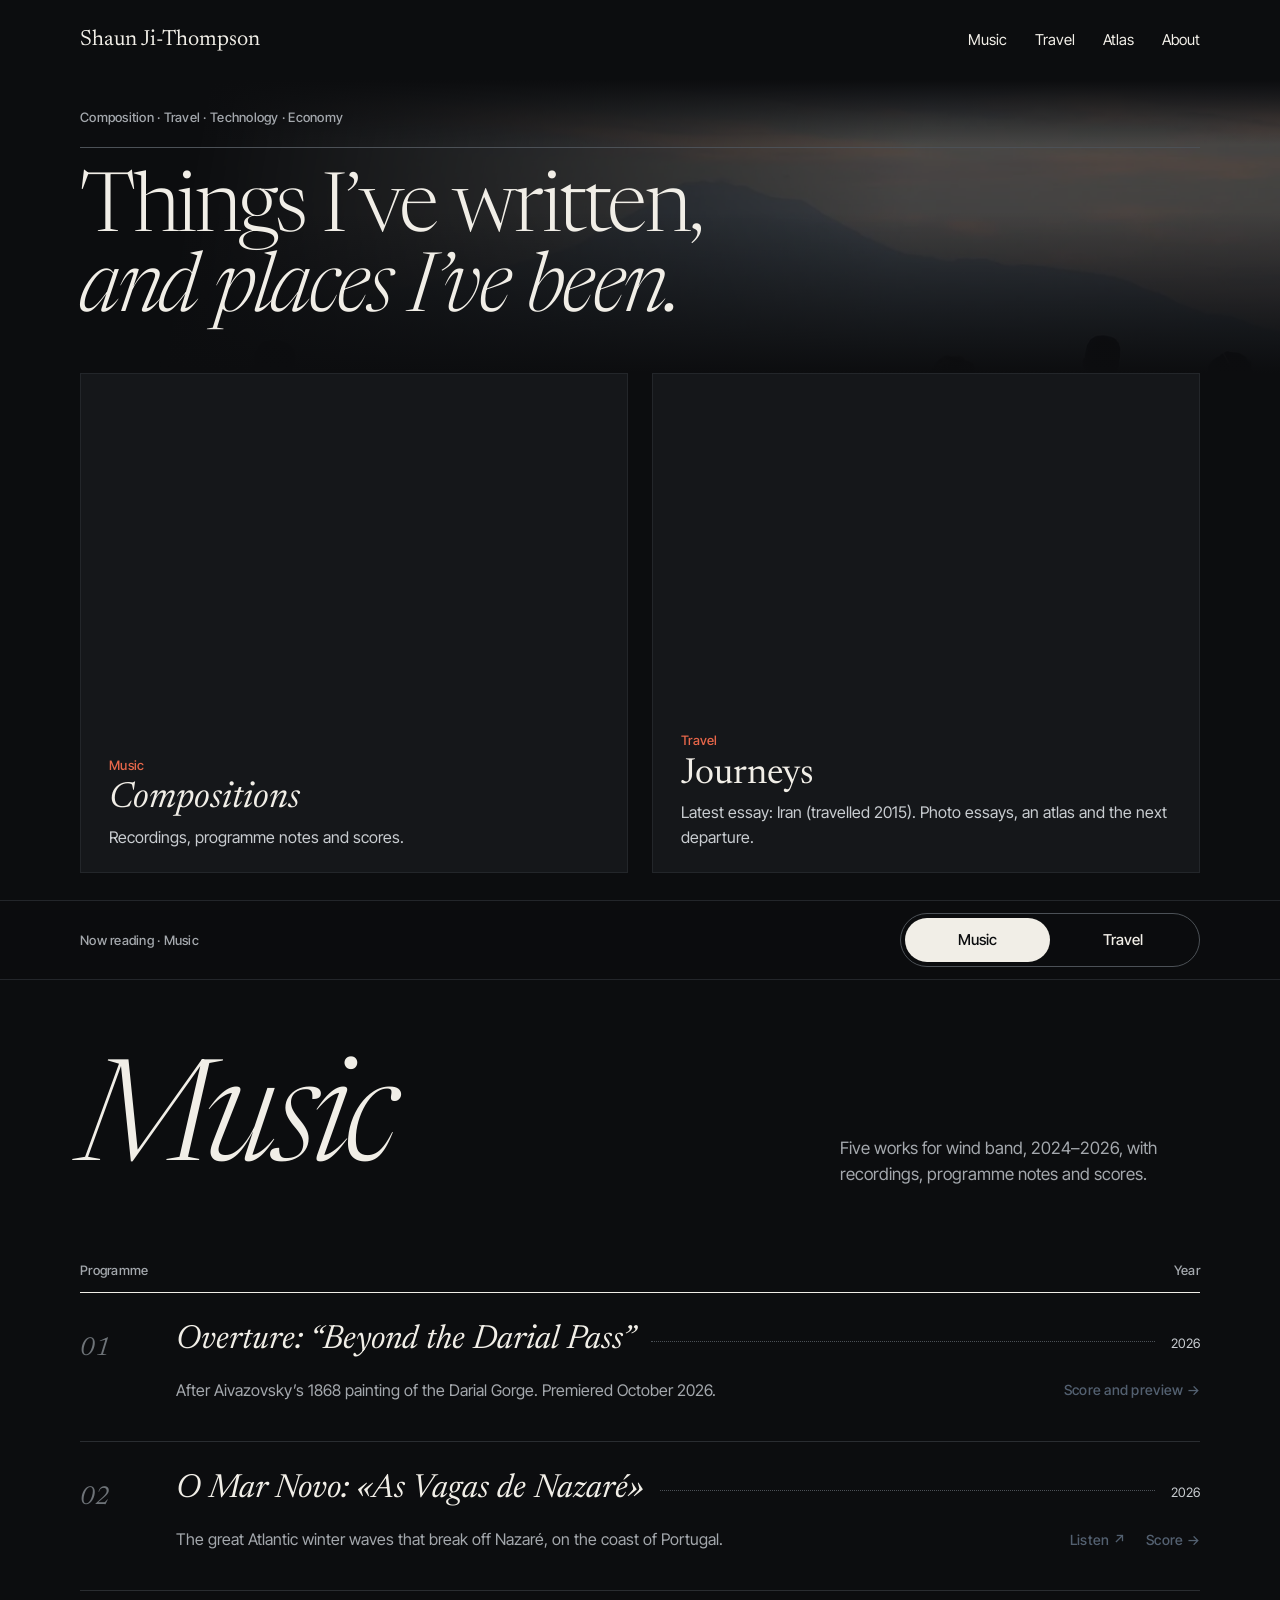
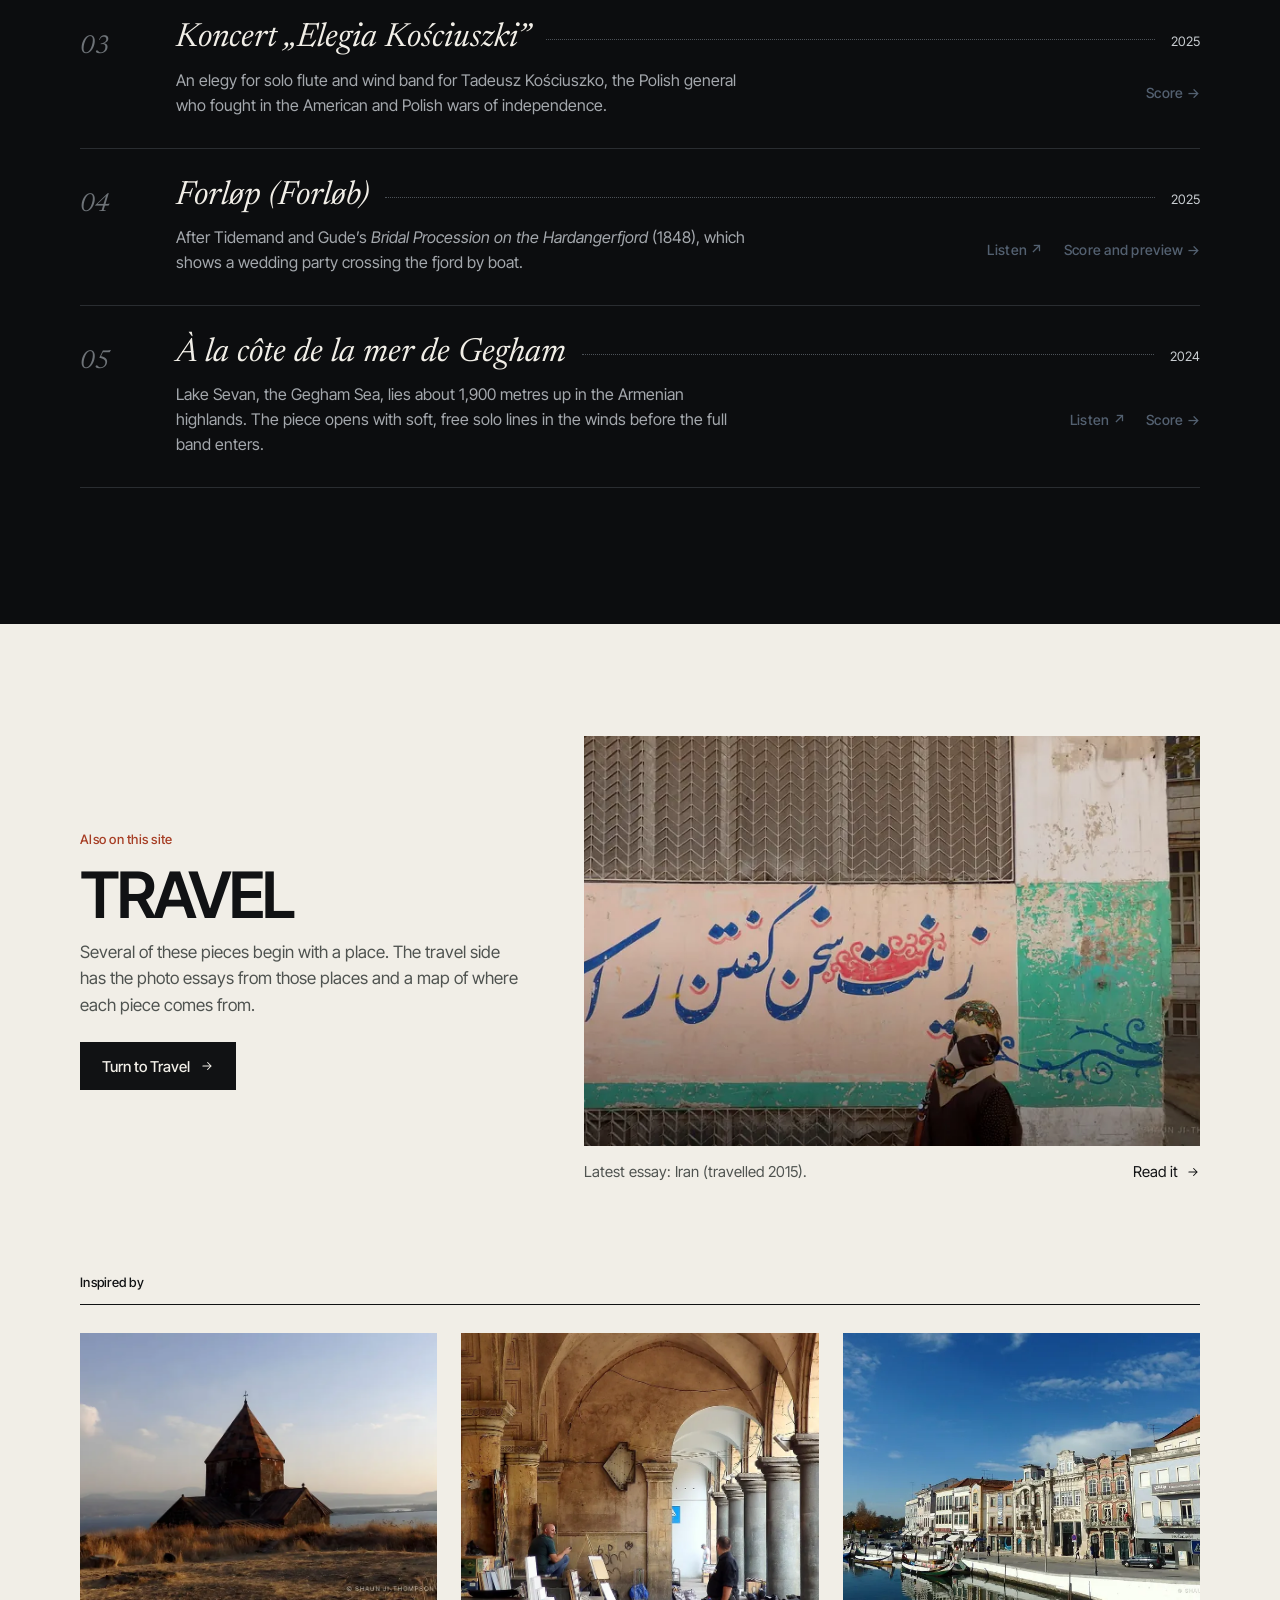
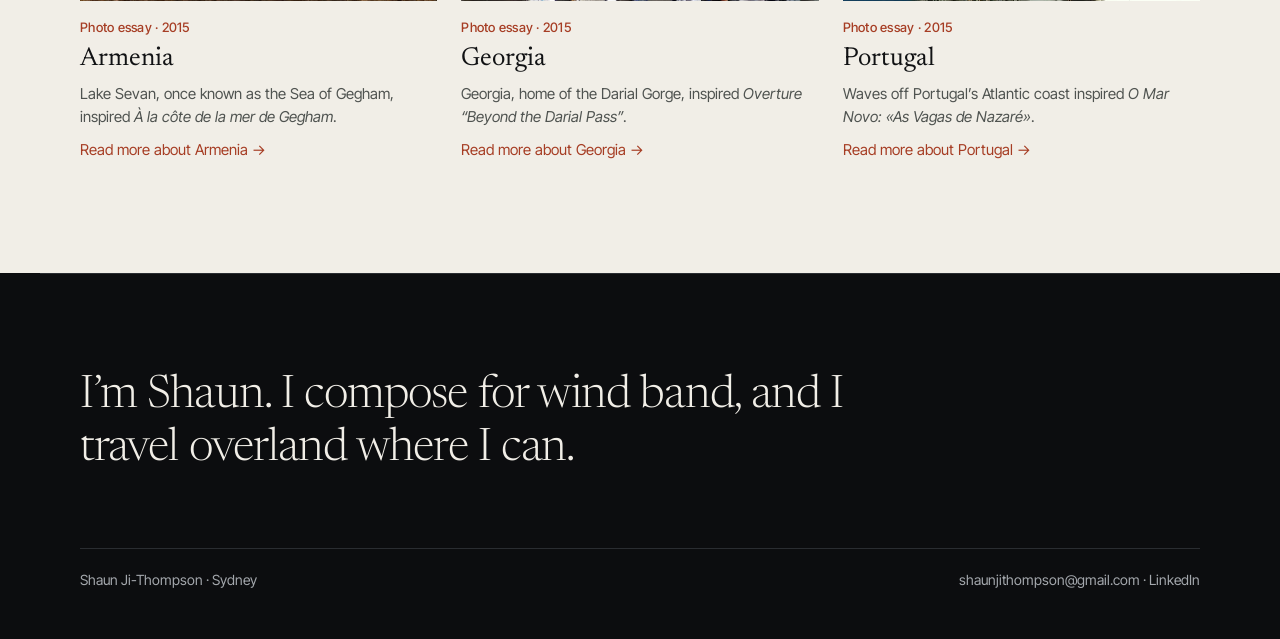
==== commit ce9633ad: "Kościuszko: score cover and score page Adds the cover for Koncert „Elegia Kościuszki” in the same st" ====
--- a/index.html
+++ b/index.html
@@ -47,7 +47,7 @@
 
 <section class="wrap doors" aria-label="Two ways in">
   <button type="button" class="door rise d3" data-pick="music">
-    <span class="pic reel"><span class="slide"><img data-sizes="(min-width: 1000px) 600px, 100vw" class="drift" src="assets/darial-cover-wide.jpg" alt="" width="1800" height="1200" srcset="assets/sized/darial-cover-wide-800.webp 800w, assets/sized/darial-cover-wide-1400.webp 1400w, assets/darial-cover-wide.jpg 1800w" sizes="(min-width: 1000px) 600px, 100vw"><span class="cap cap-darial"><span class="cap-k">Overture</span>Beyond the Darial Pass</span></span><span class="slide"><img data-sizes="(min-width: 1000px) 600px, 100vw" class="drift" src="assets/forlop-cover-wide.jpg" alt="" width="1800" height="1200" srcset="assets/sized/forlop-cover-wide-800.webp 800w, assets/sized/forlop-cover-wide-1400.webp 1400w, assets/forlop-cover-wide.jpg 1800w" sizes="(min-width: 1000px) 600px, 100vw"><span class="cap cap-forlop">Forløp</span></span></span>
+    <span class="pic reel"><span class="slide"><img data-sizes="(min-width: 1000px) 600px, 100vw" class="drift" src="assets/darial-cover-wide.jpg" alt="" width="1800" height="1200" srcset="assets/sized/darial-cover-wide-800.webp 800w, assets/sized/darial-cover-wide-1400.webp 1400w, assets/darial-cover-wide.jpg 1800w" sizes="(min-width: 1000px) 600px, 100vw"><span class="cap cap-darial"><span class="cap-k">Overture</span>Beyond the Darial Pass</span></span><span class="slide"><img data-sizes="(min-width: 1000px) 600px, 100vw" class="drift" src="assets/forlop-cover-wide.jpg" alt="" width="1800" height="1200" srcset="assets/sized/forlop-cover-wide-800.webp 800w, assets/sized/forlop-cover-wide-1400.webp 1400w, assets/forlop-cover-wide.jpg 1800w" sizes="(min-width: 1000px) 600px, 100vw"><span class="cap cap-forlop">Forløp</span></span><span class="slide"><img data-sizes="(min-width: 1000px) 600px, 100vw" class="drift" src="assets/gegham-cover-wide.jpg" alt="" width="1800" height="1200" srcset="assets/sized/gegham-cover-wide-800.webp 800w, assets/sized/gegham-cover-wide-1400.webp 1400w, assets/gegham-cover-wide.jpg 1800w" sizes="(min-width: 1000px) 600px, 100vw" loading="lazy" decoding="async"><span class="cap cap-gegham" lang="fr">À la côte de la mer de Gegham</span></span><span class="slide"><img data-sizes="(min-width: 1000px) 600px, 100vw" class="drift" src="assets/kosciuszko-cover-wide.jpg" alt="" width="1800" height="1200" srcset="assets/sized/kosciuszko-cover-wide-800.webp 800w, assets/sized/kosciuszko-cover-wide-1400.webp 1400w, assets/kosciuszko-cover-wide.jpg 1800w" sizes="(min-width: 1000px) 600px, 100vw" loading="lazy" decoding="async"><span class="cap cap-kosciuszko" lang="pl"><span class="cap-k">Koncert</span>Elegia Kościuszki</span></span></span>
     <span class="txt"><span class="label k">Music</span><span class="h"><em>Compositions</em></span><span class="s">Recordings, programme notes and scores.</span></span>
   </button>
   <button type="button" class="door rise d4" data-pick="travel">
@@ -82,7 +82,7 @@
       <ol class="prog">
         <li id="row-darial"><span class="n">01</span><div><div class="row1"><a class="t" href="beyond-the-darial-pass.html">Overture: “Beyond the Darial Pass”</a><span class="dots" aria-hidden="true"></span><span class="y">2026</span></div><div class="row2"><span class="ab">After Aivazovsky’s 1868 painting of the Darial Gorge. Premiered October 2026.</span><span class="label ln"><a href="beyond-the-darial-pass.html">Score and preview →</a></span></div></div></li>
         <li id="row-marNovo"><span class="n">02</span><div><div class="row1"><a class="t" href="https://www.youtube.com/watch?v=zOkrFVbamSI" target="_blank" rel="noopener">O Mar Novo: «As Vagas de Nazaré»</a><span class="dots" aria-hidden="true"></span><span class="y">2026</span></div><div class="row2"><span class="ab">The great Atlantic winter waves that break off Nazaré, on the coast of Portugal.</span><span class="label ln"><a href="https://www.youtube.com/watch?v=zOkrFVbamSI" target="_blank" rel="noopener">Listen ↗</a><a href="o-mar-novo.html">Score →</a></span></div></div></li>
-        <li id="row-kosciuszko"><span class="n">03</span><div><div class="row1"><span class="t">Koncert „Elegia Kościuszki”</span><span class="dots" aria-hidden="true"></span><span class="y">2025</span></div><div class="row2"><span class="ab">An elegy for solo flute and wind band for Tadeusz Kościuszko, the Polish general who fought in the American and Polish wars of independence.</span><span class="label ln"><span>Recording to come</span></span></div></div></li>
+        <li id="row-kosciuszko"><span class="n">03</span><div><div class="row1"><a class="t" href="koncert-elegia-kosciuszki.html" lang="pl">Koncert „Elegia Kościuszki”</a><span class="dots" aria-hidden="true"></span><span class="y">2025</span></div><div class="row2"><span class="ab">An elegy for solo flute and wind band for Tadeusz Kościuszko, the Polish general who fought in the American and Polish wars of independence.</span><span class="label ln"><a href="koncert-elegia-kosciuszki.html">Score →</a></span></div></div></li>
         <li id="row-forlop"><span class="n">04</span><div><div class="row1"><a class="t" href="forlop.html">Forløp (Forløb)</a><span class="dots" aria-hidden="true"></span><span class="y">2025</span></div><div class="row2"><span class="ab">After Tidemand and Gude’s <em>Bridal Procession on the Hardangerfjord</em> (1848), which shows a wedding party crossing the fjord by boat.</span><span class="label ln"><a href="https://www.youtube.com/watch?v=5hfHdJyn6ks" target="_blank" rel="noopener">Listen ↗</a><a href="forlop.html">Score and preview →</a></span></div></div></li>
         <li id="row-gegham"><span class="n">05</span><div><div class="row1"><a class="t" href="a-la-cote-de-la-mer-de-gegham.html" lang="fr">À la côte de la mer de Gegham</a><span class="dots" aria-hidden="true"></span><span class="y">2024</span></div><div class="row2"><span class="ab">Lake Sevan, the Gegham Sea, lies about 1,900 metres up in the Armenian highlands. The piece opens with soft, free solo lines in the winds before the full band enters.</span><span class="label ln"><a href="https://www.youtube.com/watch?v=kwXetq1aLH4" target="_blank" rel="noopener">Listen ↗</a><a href="a-la-cote-de-la-mer-de-gegham.html">Score →</a></span></div></div></li>
       </ol>
@@ -133,7 +133,7 @@
       <li><span class="pi-name">Armenia</span><span class="pi-when">Travelled August 2015 · Photo essay</span><a href="armenia-2015.html">Photo essay</a><a href="a-la-cote-de-la-mer-de-gegham.html">Score: <i>À la côte de la mer de Gegham</i></a></li>
       <li><span class="pi-name">Georgia</span><span class="pi-when">Travelled August 2015 · Photo essay</span><a href="georgia-2015.html">Photo essay</a><a href="beyond-the-darial-pass.html">Score: <i>Overture “Beyond the Darial Pass”</i></a></li>
       <li><span class="pi-name">Portugal</span><span class="pi-when">Travelled December 2015 · Photo essay</span><a href="portugal-2015.html">Photo essay</a><a href="o-mar-novo.html">Score: <i>O Mar Novo: «As Vagas de Nazaré»</i></a></li>
-      <li><span class="pi-name">Poland</span><span class="pi-when">Music · Flute and wind band · 2025</span><a href="index.html#row-kosciuszko">The music: <i>Koncert „Elegia Kościuszki”</i></a></li>
+      <li><span class="pi-name">Poland</span><span class="pi-when">Music · Flute and wind band · 2025</span><a href="koncert-elegia-kosciuszki.html">Score: <i>Koncert „Elegia Kościuszki”</i></a></li>
       <li><span class="pi-name">Norway</span><span class="pi-when">Music · Wind band · 2025</span><a href="forlop.html">Score: <i>Forløp (Forløb)</i></a></li>
       <li><span class="pi-name">Morocco to The Gambia</span><span class="pi-when">Next journey · Departs 2026</span><a href="morocco-to-the-gambia.html">About the journey</a></li>
     </ul>
@@ -235,7 +235,7 @@
       </div>
       <h3 class="label x-head">Music from these places</h3>
       <ul class="x-list">
-        <li><a class="x-card" href="a-la-cote-de-la-mer-de-gegham.html"><span class="x-pic"><img data-sizes="(min-width: 1000px) 380px, 100vw" src="assets/sevanavank.jpg" alt="" width="2000" height="1445" srcset="assets/sized/sevanavank-800.webp 800w, assets/sized/sevanavank-1400.webp 1400w, assets/sevanavank.jpg 2000w" sizes="(min-width: 1000px) 380px, 100vw" loading="lazy" decoding="async"></span><span class="label x-k">Music · Lake Sevan, Armenia</span><span class="x-t"><i lang="fr">À la côte de la mer de Gegham</i></span><span class="x-s">For wind band</span></a></li>
+        <li><a class="x-card" href="a-la-cote-de-la-mer-de-gegham.html"><span class="x-pic"><img data-sizes="(min-width: 1000px) 380px, 100vw" src="assets/gegham-cover-wide.jpg" alt="" width="1800" height="1200" srcset="assets/sized/gegham-cover-wide-800.webp 800w, assets/sized/gegham-cover-wide-1400.webp 1400w, assets/gegham-cover-wide.jpg 1800w" sizes="(min-width: 1000px) 380px, 100vw" loading="lazy" decoding="async"></span><span class="label x-k">Music · Lake Sevan, Armenia</span><span class="x-t"><i lang="fr">À la côte de la mer de Gegham</i></span><span class="x-s">For wind band</span></a></li>
         <li><a class="x-card" href="beyond-the-darial-pass.html"><span class="x-pic"><img data-sizes="(min-width: 1000px) 380px, 100vw" src="assets/darial-cover-wide.jpg" alt="" width="1800" height="1200" srcset="assets/sized/darial-cover-wide-800.webp 800w, assets/sized/darial-cover-wide-1400.webp 1400w, assets/darial-cover-wide.jpg 1800w" sizes="(min-width: 1000px) 380px, 100vw" loading="lazy" decoding="async"></span><span class="label x-k">Music · The Darial Gorge, Georgia</span><span class="x-t"><i>Overture “Beyond the Darial Pass”</i></span><span class="x-s">For wind orchestra</span></a></li>
         <li><a class="x-card" href="index.html#row-marNovo"><span class="x-pic"><img data-sizes="(min-width: 1000px) 380px, 100vw" src="assets/coast.jpg" alt="" width="1800" height="1350" srcset="assets/sized/coast-800.webp 800w, assets/sized/coast-1400.webp 1400w, assets/coast.jpg 1800w" sizes="(min-width: 1000px) 380px, 100vw" loading="lazy" decoding="async"></span><span class="label x-k">Music · Nazaré, Portugal</span><span class="x-t"><i lang="pt">O Mar Novo: «As Vagas de Nazaré»</i></span><span class="x-s">For wind band</span></a></li>
       </ul>
--- a/css/home.css
+++ b/css/home.css
@@ -43,11 +43,11 @@
 .door .pic { height: 280px; overflow: hidden; }
 /* Music door reel: the score covers take turns, slow crossfade */
 .reel { position: relative; } .reel .slide { position: absolute; inset: 0; overflow: hidden; } .reel img { position: absolute; inset: 0; }
-.reel .slide + .slide { animation: reel 14s ease-in-out infinite; }
+.reel .slide + .slide { animation: reel 28s ease-in-out infinite; } .reel .slide + .slide + .slide { animation-delay: -21s; } .reel .slide + .slide + .slide + .slide { animation-delay: -14s; }
 .reel .cap { position: absolute; left: 0; right: 0; bottom: 0; padding: 40px 20px 14px; background: linear-gradient(transparent, rgba(0,0,0,.6)); color: #F1EEE7; line-height: 1.15; }
-.reel .cap-darial { font-family: var(--serif); font-size: 22px; } .reel .cap-k { display: block; font-family: var(--sans); font-size: 10px; letter-spacing: .25em; text-transform: uppercase; opacity: .75; margin-bottom: 4px; }
+.reel .cap-darial, .reel .cap-gegham, .reel .cap-kosciuszko { font-family: var(--serif); font-size: 22px; } .reel .cap-gegham, .reel .cap-kosciuszko { font-style: italic; } .reel .cap-k { display: block; font-family: var(--sans); font-size: 10px; letter-spacing: .25em; text-transform: uppercase; opacity: .75; margin-bottom: 4px; }
 .reel .cap-forlop { font-family: Arial, 'Liberation Sans', Helvetica, sans-serif; font-weight: 700; font-size: 20px; letter-spacing: .12em; text-transform: uppercase; }
-@keyframes reel { 0%, 43% { opacity: 0; } 50%, 93% { opacity: 1; } 100% { opacity: 0; } } .door .pic img { width: 100%; height: 100%; object-fit: cover; display: block; }
+@keyframes reel { 0%, 21% { opacity: 0; } 25%, 46% { opacity: 1; } 50%, 100% { opacity: 0; } } .door .pic img { width: 100%; height: 100%; object-fit: cover; display: block; }
 .door .txt { padding: 28px 32px 32px; display: flex; flex-direction: column; gap: 10px; }
 .door .k { color: var(--oxide-light); }
 .door .h { font-family: var(--serif); font-size: 40px; line-height: 1.05; }
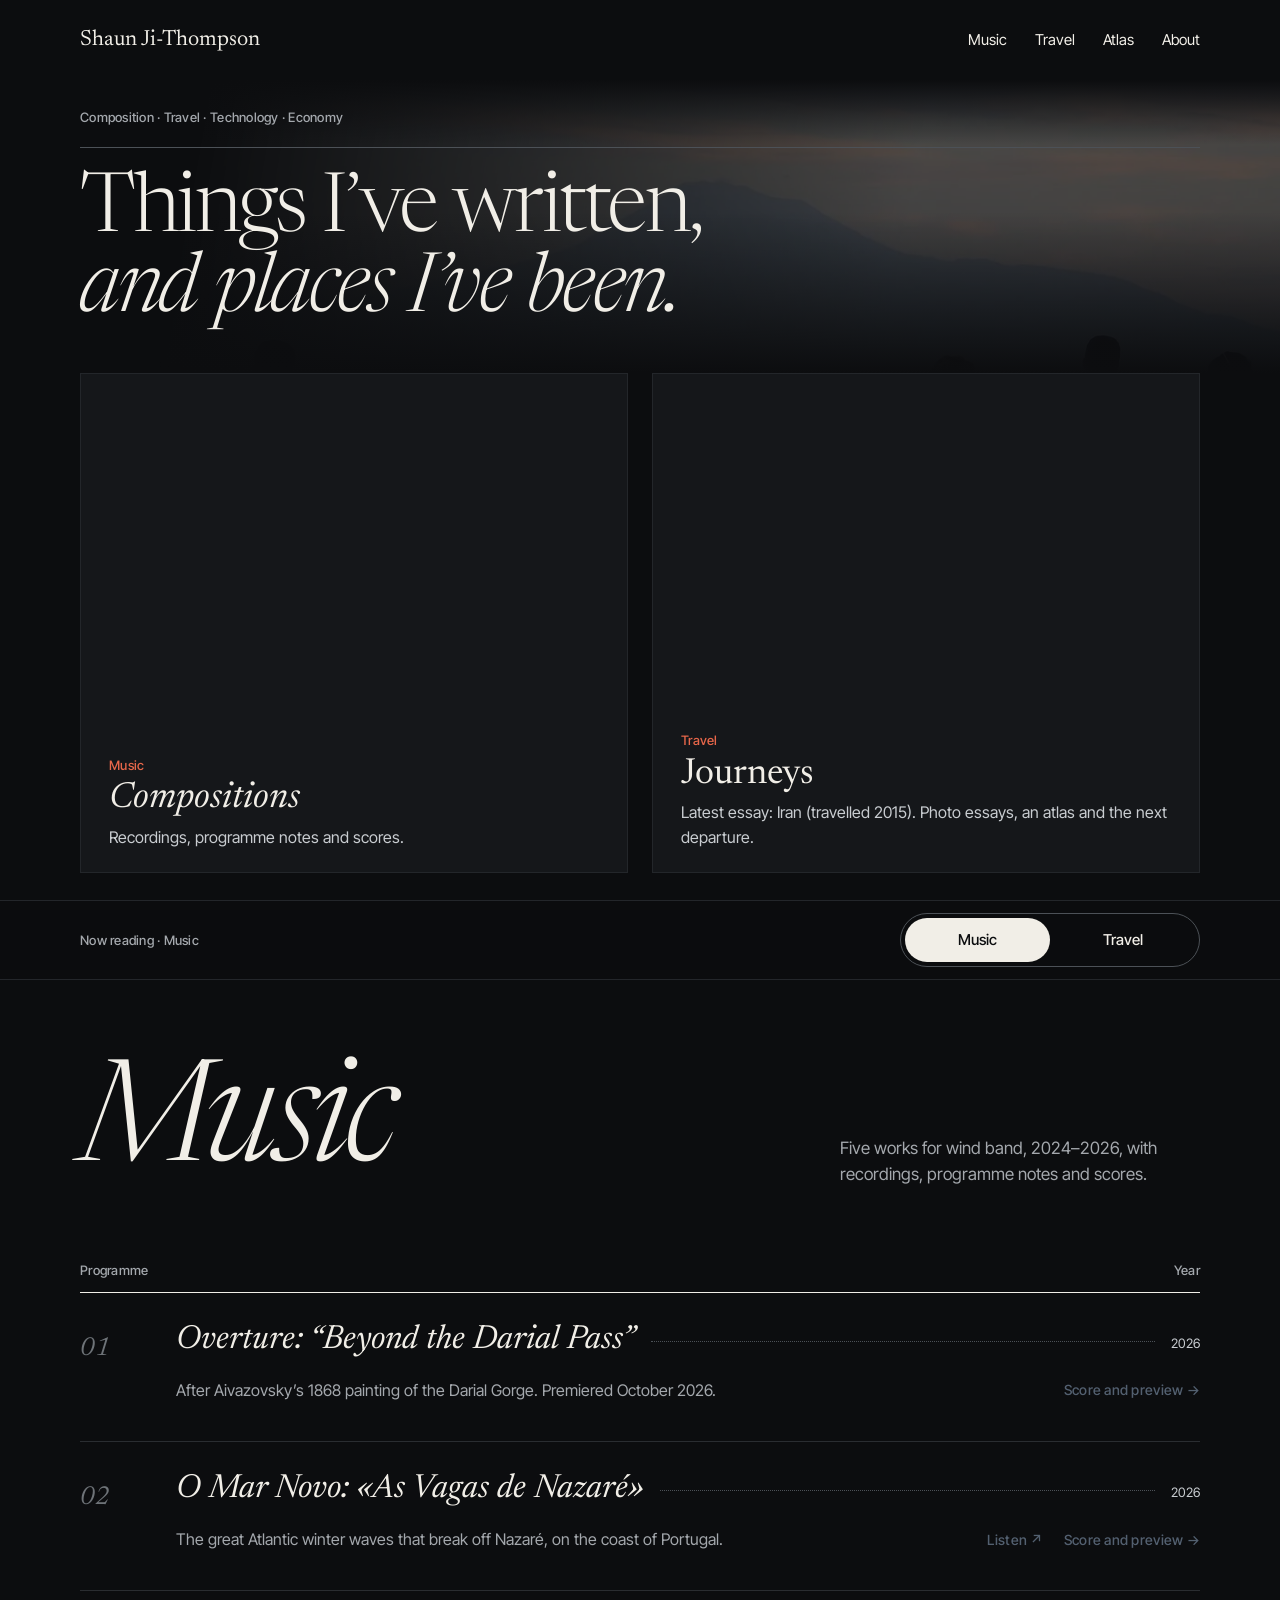
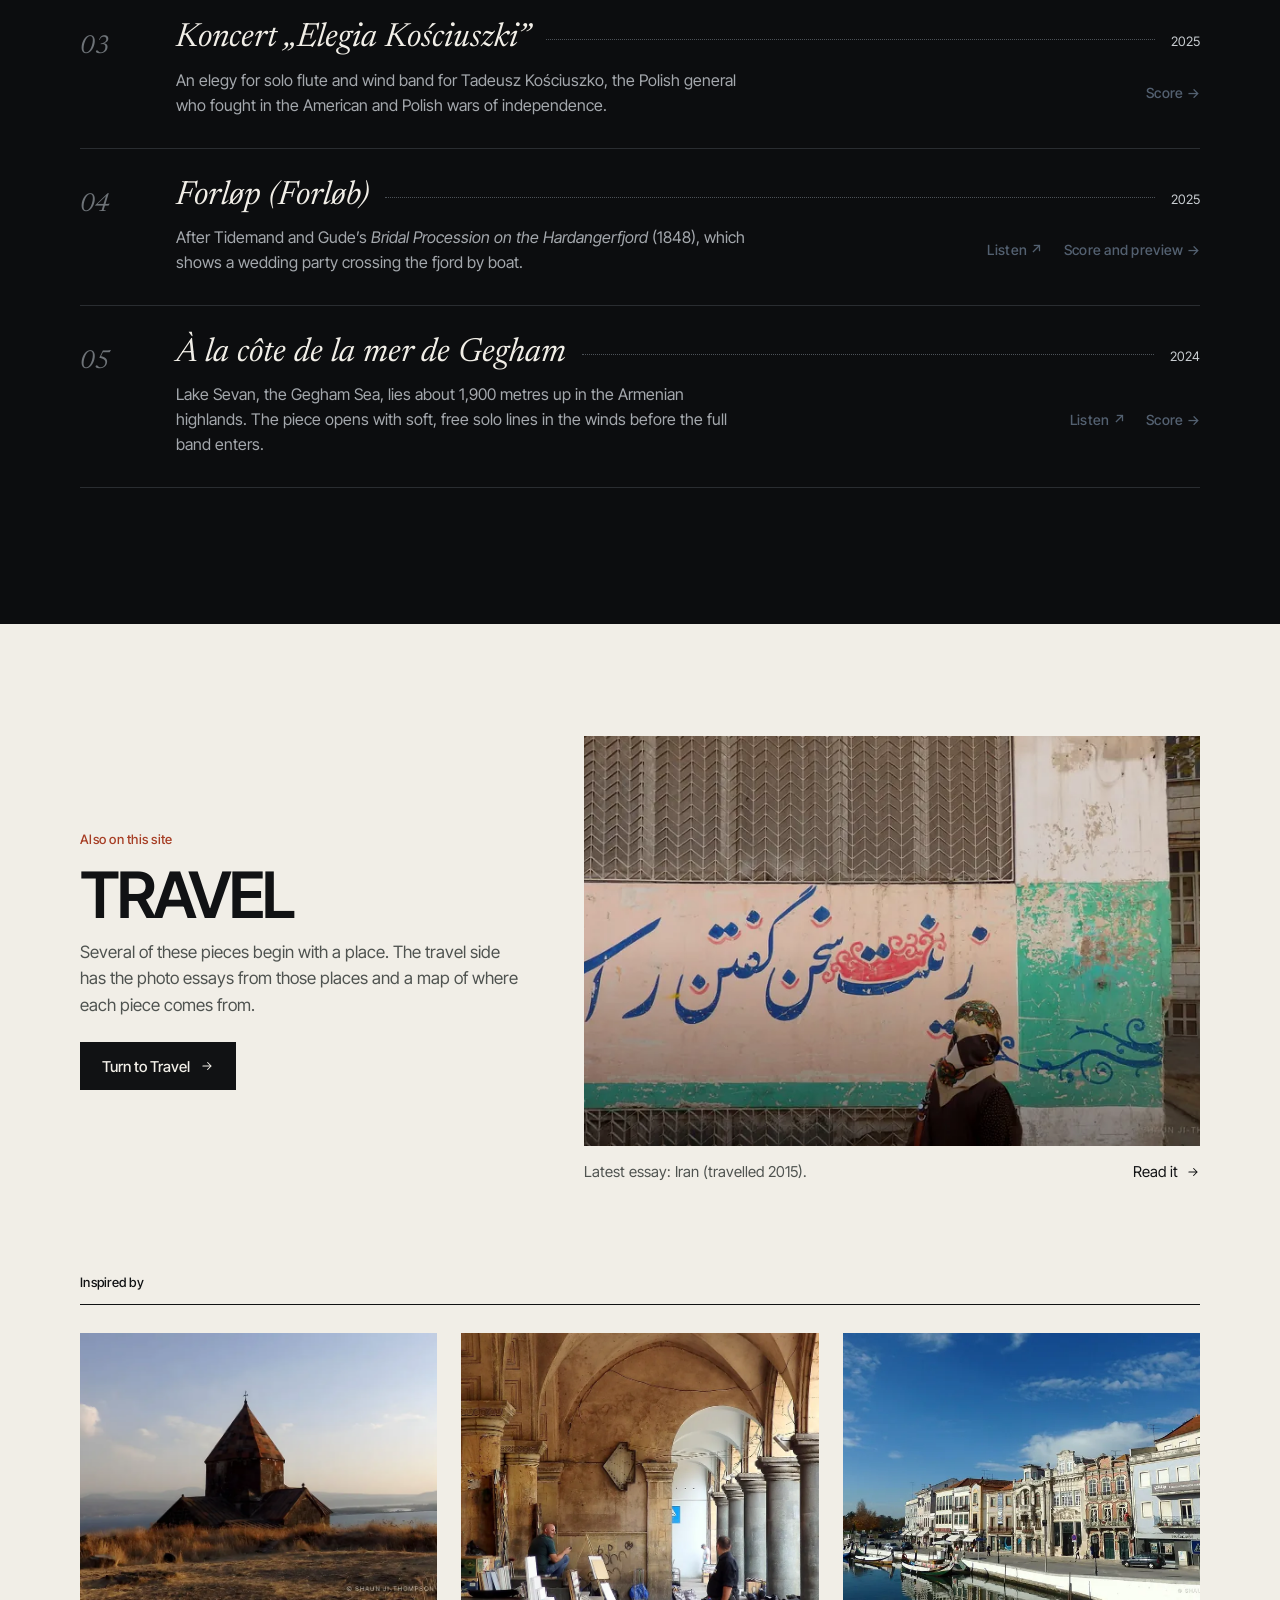
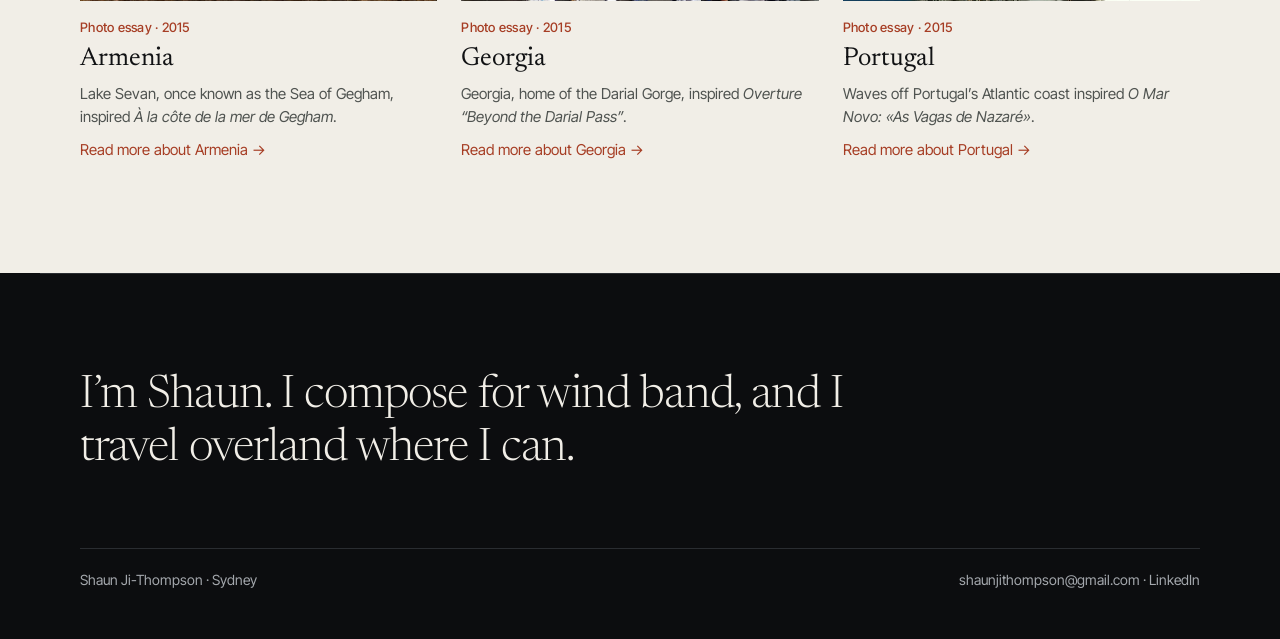
==== commit 9e300a6a: "O Mar Novo: full score page with cover, preview, listen, solos and instrumentation - Final cover (Sh" ====
--- a/index.html
+++ b/index.html
@@ -47,7 +47,7 @@
 
 <section class="wrap doors" aria-label="Two ways in">
   <button type="button" class="door rise d3" data-pick="music">
-    <span class="pic reel"><span class="slide"><img data-sizes="(min-width: 1000px) 600px, 100vw" class="drift" src="assets/darial-cover-wide.jpg" alt="" width="1800" height="1200" srcset="assets/sized/darial-cover-wide-800.webp 800w, assets/sized/darial-cover-wide-1400.webp 1400w, assets/darial-cover-wide.jpg 1800w" sizes="(min-width: 1000px) 600px, 100vw"><span class="cap cap-darial"><span class="cap-k">Overture</span>Beyond the Darial Pass</span></span><span class="slide"><img data-sizes="(min-width: 1000px) 600px, 100vw" class="drift" src="assets/forlop-cover-wide.jpg" alt="" width="1800" height="1200" srcset="assets/sized/forlop-cover-wide-800.webp 800w, assets/sized/forlop-cover-wide-1400.webp 1400w, assets/forlop-cover-wide.jpg 1800w" sizes="(min-width: 1000px) 600px, 100vw"><span class="cap cap-forlop">Forløp</span></span><span class="slide"><img data-sizes="(min-width: 1000px) 600px, 100vw" class="drift" src="assets/gegham-cover-wide.jpg" alt="" width="1800" height="1200" srcset="assets/sized/gegham-cover-wide-800.webp 800w, assets/sized/gegham-cover-wide-1400.webp 1400w, assets/gegham-cover-wide.jpg 1800w" sizes="(min-width: 1000px) 600px, 100vw" loading="lazy" decoding="async"><span class="cap cap-gegham" lang="fr">À la côte de la mer de Gegham</span></span><span class="slide"><img data-sizes="(min-width: 1000px) 600px, 100vw" class="drift" src="assets/kosciuszko-cover-wide.jpg" alt="" width="1800" height="1200" srcset="assets/sized/kosciuszko-cover-wide-800.webp 800w, assets/sized/kosciuszko-cover-wide-1400.webp 1400w, assets/kosciuszko-cover-wide.jpg 1800w" sizes="(min-width: 1000px) 600px, 100vw" loading="lazy" decoding="async"><span class="cap cap-kosciuszko" lang="pl"><span class="cap-k">Koncert</span>Elegia Kościuszki</span></span></span>
+    <span class="pic reel"><span class="slide"><img data-sizes="(min-width: 1000px) 600px, 100vw" class="drift" src="assets/darial-cover-wide.jpg" alt="" width="1800" height="1200" srcset="assets/sized/darial-cover-wide-800.webp 800w, assets/sized/darial-cover-wide-1400.webp 1400w, assets/darial-cover-wide.jpg 1800w" sizes="(min-width: 1000px) 600px, 100vw"><span class="cap cap-darial"><span class="cap-k">Overture</span>Beyond the Darial Pass</span></span><span class="slide"><img data-sizes="(min-width: 1000px) 600px, 100vw" class="drift" src="assets/forlop-cover-wide.jpg" alt="" width="1800" height="1200" srcset="assets/sized/forlop-cover-wide-800.webp 800w, assets/sized/forlop-cover-wide-1400.webp 1400w, assets/forlop-cover-wide.jpg 1800w" sizes="(min-width: 1000px) 600px, 100vw"><span class="cap cap-forlop">Forløp</span></span><span class="slide"><img data-sizes="(min-width: 1000px) 600px, 100vw" class="drift" src="assets/gegham-cover-wide.jpg" alt="" width="1800" height="1200" srcset="assets/sized/gegham-cover-wide-800.webp 800w, assets/sized/gegham-cover-wide-1400.webp 1400w, assets/gegham-cover-wide.jpg 1800w" sizes="(min-width: 1000px) 600px, 100vw" loading="lazy" decoding="async"><span class="cap cap-gegham" lang="fr">À la côte de la mer de Gegham</span></span><span class="slide"><img data-sizes="(min-width: 1000px) 600px, 100vw" class="drift" src="assets/kosciuszko-cover-wide.jpg" alt="" width="1800" height="1200" srcset="assets/sized/kosciuszko-cover-wide-800.webp 800w, assets/sized/kosciuszko-cover-wide-1400.webp 1400w, assets/kosciuszko-cover-wide.jpg 1800w" sizes="(min-width: 1000px) 600px, 100vw" loading="lazy" decoding="async"><span class="cap cap-kosciuszko" lang="pl"><span class="cap-k">Koncert</span>Elegia Kościuszki</span></span><span class="slide"><img data-sizes="(min-width: 1000px) 600px, 100vw" class="drift" src="assets/mar-novo-cover-wide.jpg" alt="" width="1800" height="1200" srcset="assets/sized/mar-novo-cover-wide-800.webp 800w, assets/sized/mar-novo-cover-wide-1400.webp 1400w, assets/mar-novo-cover-wide.jpg 1800w" sizes="(min-width: 1000px) 600px, 100vw" loading="lazy" decoding="async"><span class="cap cap-marnovo" lang="pt">O Mar Novo</span></span></span>
     <span class="txt"><span class="label k">Music</span><span class="h"><em>Compositions</em></span><span class="s">Recordings, programme notes and scores.</span></span>
   </button>
   <button type="button" class="door rise d4" data-pick="travel">
@@ -81,7 +81,7 @@
       <div class="prog-rule rule-in"></div>
       <ol class="prog">
         <li id="row-darial"><span class="n">01</span><div><div class="row1"><a class="t" href="beyond-the-darial-pass.html">Overture: “Beyond the Darial Pass”</a><span class="dots" aria-hidden="true"></span><span class="y">2026</span></div><div class="row2"><span class="ab">After Aivazovsky’s 1868 painting of the Darial Gorge. Premiered October 2026.</span><span class="label ln"><a href="beyond-the-darial-pass.html">Score and preview →</a></span></div></div></li>
-        <li id="row-marNovo"><span class="n">02</span><div><div class="row1"><a class="t" href="https://www.youtube.com/watch?v=zOkrFVbamSI" target="_blank" rel="noopener">O Mar Novo: «As Vagas de Nazaré»</a><span class="dots" aria-hidden="true"></span><span class="y">2026</span></div><div class="row2"><span class="ab">The great Atlantic winter waves that break off Nazaré, on the coast of Portugal.</span><span class="label ln"><a href="https://www.youtube.com/watch?v=zOkrFVbamSI" target="_blank" rel="noopener">Listen ↗</a><a href="o-mar-novo.html">Score →</a></span></div></div></li>
+        <li id="row-marNovo"><span class="n">02</span><div><div class="row1"><a class="t" href="o-mar-novo.html" lang="pt">O Mar Novo: «As Vagas de Nazaré»</a><span class="dots" aria-hidden="true"></span><span class="y">2026</span></div><div class="row2"><span class="ab">The great Atlantic winter waves that break off Nazaré, on the coast of Portugal.</span><span class="label ln"><a href="https://www.youtube.com/watch?v=zOkrFVbamSI" target="_blank" rel="noopener">Listen ↗</a><a href="o-mar-novo.html">Score and preview →</a></span></div></div></li>
         <li id="row-kosciuszko"><span class="n">03</span><div><div class="row1"><a class="t" href="koncert-elegia-kosciuszki.html" lang="pl">Koncert „Elegia Kościuszki”</a><span class="dots" aria-hidden="true"></span><span class="y">2025</span></div><div class="row2"><span class="ab">An elegy for solo flute and wind band for Tadeusz Kościuszko, the Polish general who fought in the American and Polish wars of independence.</span><span class="label ln"><a href="koncert-elegia-kosciuszki.html">Score →</a></span></div></div></li>
         <li id="row-forlop"><span class="n">04</span><div><div class="row1"><a class="t" href="forlop.html">Forløp (Forløb)</a><span class="dots" aria-hidden="true"></span><span class="y">2025</span></div><div class="row2"><span class="ab">After Tidemand and Gude’s <em>Bridal Procession on the Hardangerfjord</em> (1848), which shows a wedding party crossing the fjord by boat.</span><span class="label ln"><a href="https://www.youtube.com/watch?v=5hfHdJyn6ks" target="_blank" rel="noopener">Listen ↗</a><a href="forlop.html">Score and preview →</a></span></div></div></li>
         <li id="row-gegham"><span class="n">05</span><div><div class="row1"><a class="t" href="a-la-cote-de-la-mer-de-gegham.html" lang="fr">À la côte de la mer de Gegham</a><span class="dots" aria-hidden="true"></span><span class="y">2024</span></div><div class="row2"><span class="ab">Lake Sevan, the Gegham Sea, lies about 1,900 metres up in the Armenian highlands. The piece opens with soft, free solo lines in the winds before the full band enters.</span><span class="label ln"><a href="https://www.youtube.com/watch?v=kwXetq1aLH4" target="_blank" rel="noopener">Listen ↗</a><a href="a-la-cote-de-la-mer-de-gegham.html">Score →</a></span></div></div></li>
@@ -237,7 +237,7 @@
       <ul class="x-list">
         <li><a class="x-card" href="a-la-cote-de-la-mer-de-gegham.html"><span class="x-pic"><img data-sizes="(min-width: 1000px) 380px, 100vw" src="assets/gegham-cover-wide.jpg" alt="" width="1800" height="1200" srcset="assets/sized/gegham-cover-wide-800.webp 800w, assets/sized/gegham-cover-wide-1400.webp 1400w, assets/gegham-cover-wide.jpg 1800w" sizes="(min-width: 1000px) 380px, 100vw" loading="lazy" decoding="async"></span><span class="label x-k">Music · Lake Sevan, Armenia</span><span class="x-t"><i lang="fr">À la côte de la mer de Gegham</i></span><span class="x-s">For wind band</span></a></li>
         <li><a class="x-card" href="beyond-the-darial-pass.html"><span class="x-pic"><img data-sizes="(min-width: 1000px) 380px, 100vw" src="assets/darial-cover-wide.jpg" alt="" width="1800" height="1200" srcset="assets/sized/darial-cover-wide-800.webp 800w, assets/sized/darial-cover-wide-1400.webp 1400w, assets/darial-cover-wide.jpg 1800w" sizes="(min-width: 1000px) 380px, 100vw" loading="lazy" decoding="async"></span><span class="label x-k">Music · The Darial Gorge, Georgia</span><span class="x-t"><i>Overture “Beyond the Darial Pass”</i></span><span class="x-s">For wind orchestra</span></a></li>
-        <li><a class="x-card" href="index.html#row-marNovo"><span class="x-pic"><img data-sizes="(min-width: 1000px) 380px, 100vw" src="assets/coast.jpg" alt="" width="1800" height="1350" srcset="assets/sized/coast-800.webp 800w, assets/sized/coast-1400.webp 1400w, assets/coast.jpg 1800w" sizes="(min-width: 1000px) 380px, 100vw" loading="lazy" decoding="async"></span><span class="label x-k">Music · Nazaré, Portugal</span><span class="x-t"><i lang="pt">O Mar Novo: «As Vagas de Nazaré»</i></span><span class="x-s">For wind band</span></a></li>
+        <li><a class="x-card" href="o-mar-novo.html"><span class="x-pic"><img data-sizes="(min-width: 1000px) 380px, 100vw" src="assets/mar-novo-cover-wide.jpg" alt="" width="1800" height="1200" srcset="assets/sized/mar-novo-cover-wide-800.webp 800w, assets/sized/mar-novo-cover-wide-1400.webp 1400w, assets/mar-novo-cover-wide.jpg 1800w" sizes="(min-width: 1000px) 380px, 100vw" loading="lazy" decoding="async"></span><span class="label x-k">Music · Nazaré, Portugal</span><span class="x-t"><i lang="pt">O Mar Novo: «As Vagas de Nazaré»</i></span><span class="x-s">For wind orchestra</span></a></li>
       </ul>
     </div>
   </section>
--- a/css/home.css
+++ b/css/home.css
@@ -43,11 +43,11 @@
 .door .pic { height: 280px; overflow: hidden; }
 /* Music door reel: the score covers take turns, slow crossfade */
 .reel { position: relative; } .reel .slide { position: absolute; inset: 0; overflow: hidden; } .reel img { position: absolute; inset: 0; }
-.reel .slide + .slide { animation: reel 28s ease-in-out infinite; } .reel .slide + .slide + .slide { animation-delay: -21s; } .reel .slide + .slide + .slide + .slide { animation-delay: -14s; }
+.reel .slide + .slide { animation: reel 35s ease-in-out infinite; } .reel .slide + .slide + .slide { animation-delay: -28s; } .reel .slide + .slide + .slide + .slide { animation-delay: -21s; } .reel .slide + .slide + .slide + .slide + .slide { animation-delay: -14s; }
 .reel .cap { position: absolute; left: 0; right: 0; bottom: 0; padding: 40px 20px 14px; background: linear-gradient(transparent, rgba(0,0,0,.6)); color: #F1EEE7; line-height: 1.15; }
-.reel .cap-darial, .reel .cap-gegham, .reel .cap-kosciuszko { font-family: var(--serif); font-size: 22px; } .reel .cap-gegham, .reel .cap-kosciuszko { font-style: italic; } .reel .cap-k { display: block; font-family: var(--sans); font-size: 10px; letter-spacing: .25em; text-transform: uppercase; opacity: .75; margin-bottom: 4px; }
+.reel .cap-darial, .reel .cap-gegham, .reel .cap-kosciuszko, .reel .cap-marnovo { font-family: var(--serif); font-size: 22px; } .reel .cap-gegham, .reel .cap-kosciuszko, .reel .cap-marnovo { font-style: italic; } .reel .cap-k { display: block; font-family: var(--sans); font-size: 10px; letter-spacing: .25em; text-transform: uppercase; opacity: .75; margin-bottom: 4px; }
 .reel .cap-forlop { font-family: Arial, 'Liberation Sans', Helvetica, sans-serif; font-weight: 700; font-size: 20px; letter-spacing: .12em; text-transform: uppercase; }
-@keyframes reel { 0%, 21% { opacity: 0; } 25%, 46% { opacity: 1; } 50%, 100% { opacity: 0; } } .door .pic img { width: 100%; height: 100%; object-fit: cover; display: block; }
+@keyframes reel { 0%, 16% { opacity: 0; } 20%, 36% { opacity: 1; } 40%, 100% { opacity: 0; } } .door .pic img { width: 100%; height: 100%; object-fit: cover; display: block; }
 .door .txt { padding: 28px 32px 32px; display: flex; flex-direction: column; gap: 10px; }
 .door .k { color: var(--oxide-light); }
 .door .h { font-family: var(--serif); font-size: 40px; line-height: 1.05; }
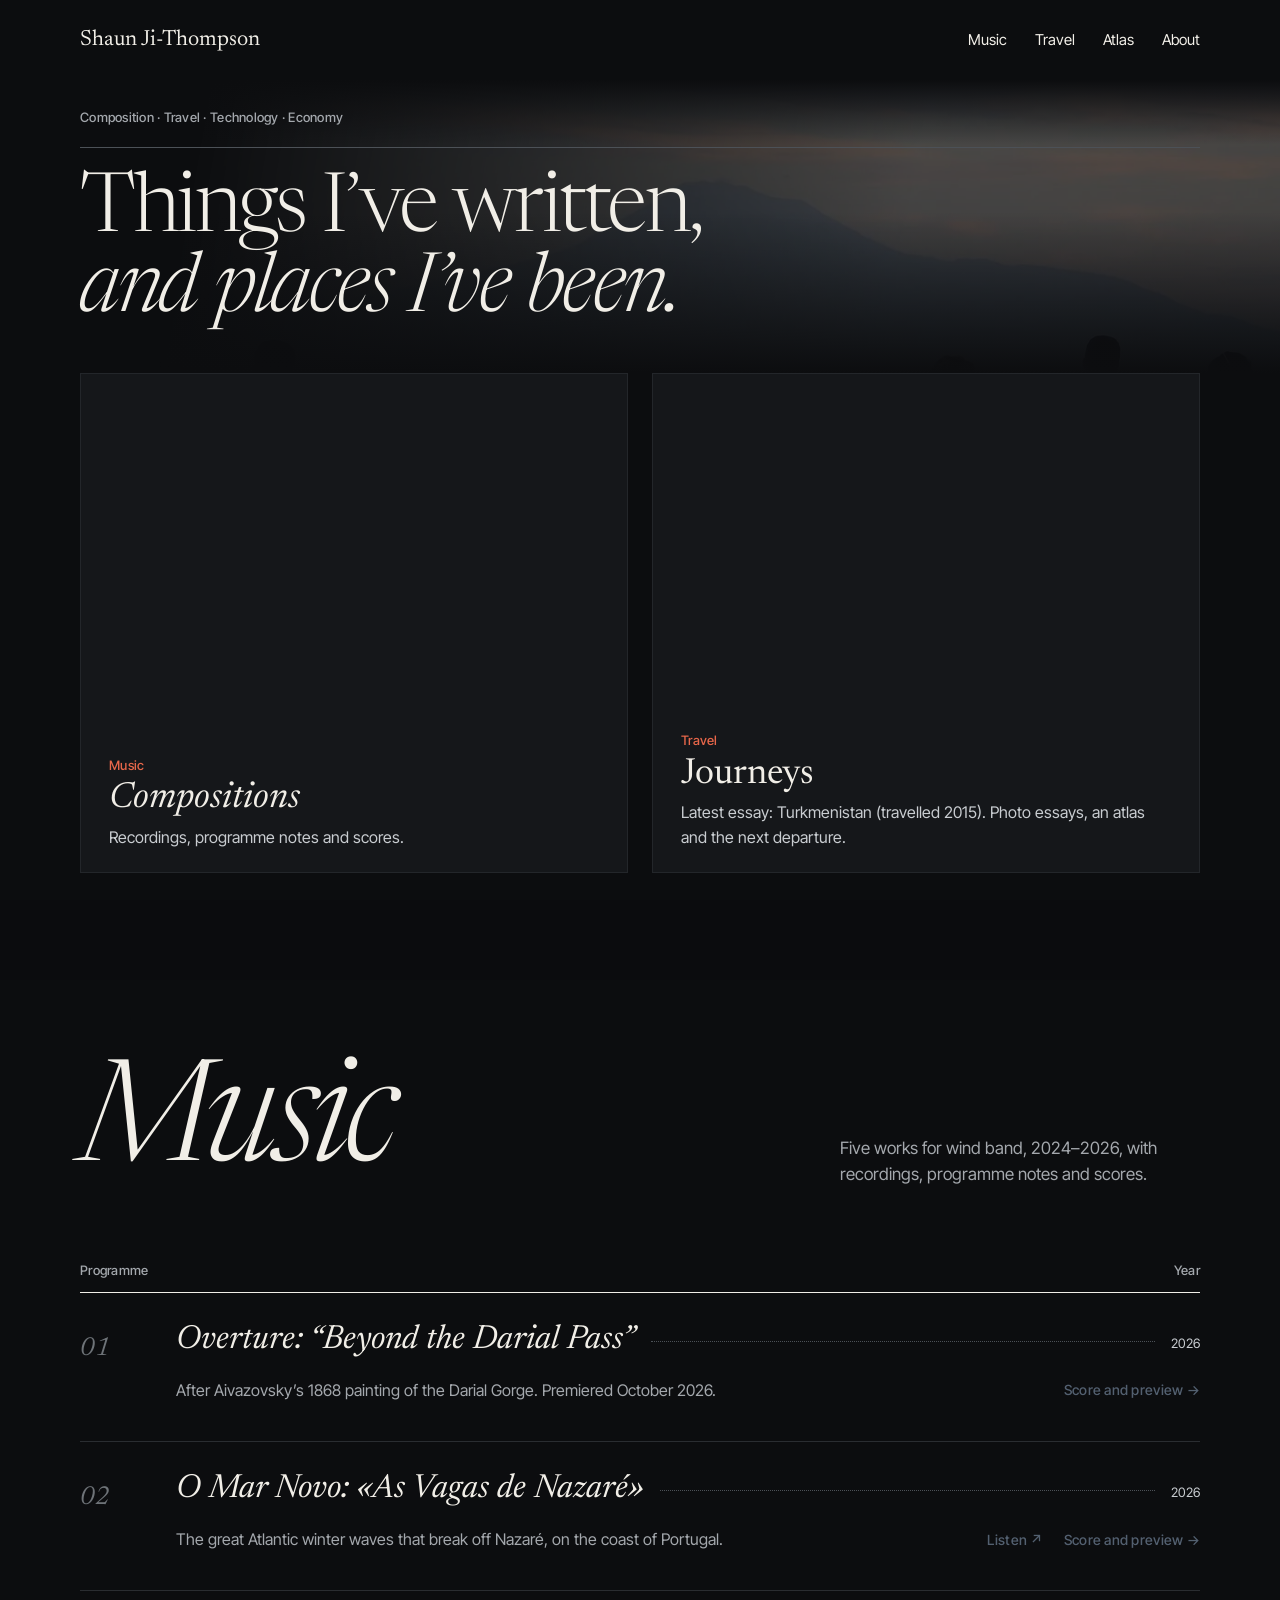
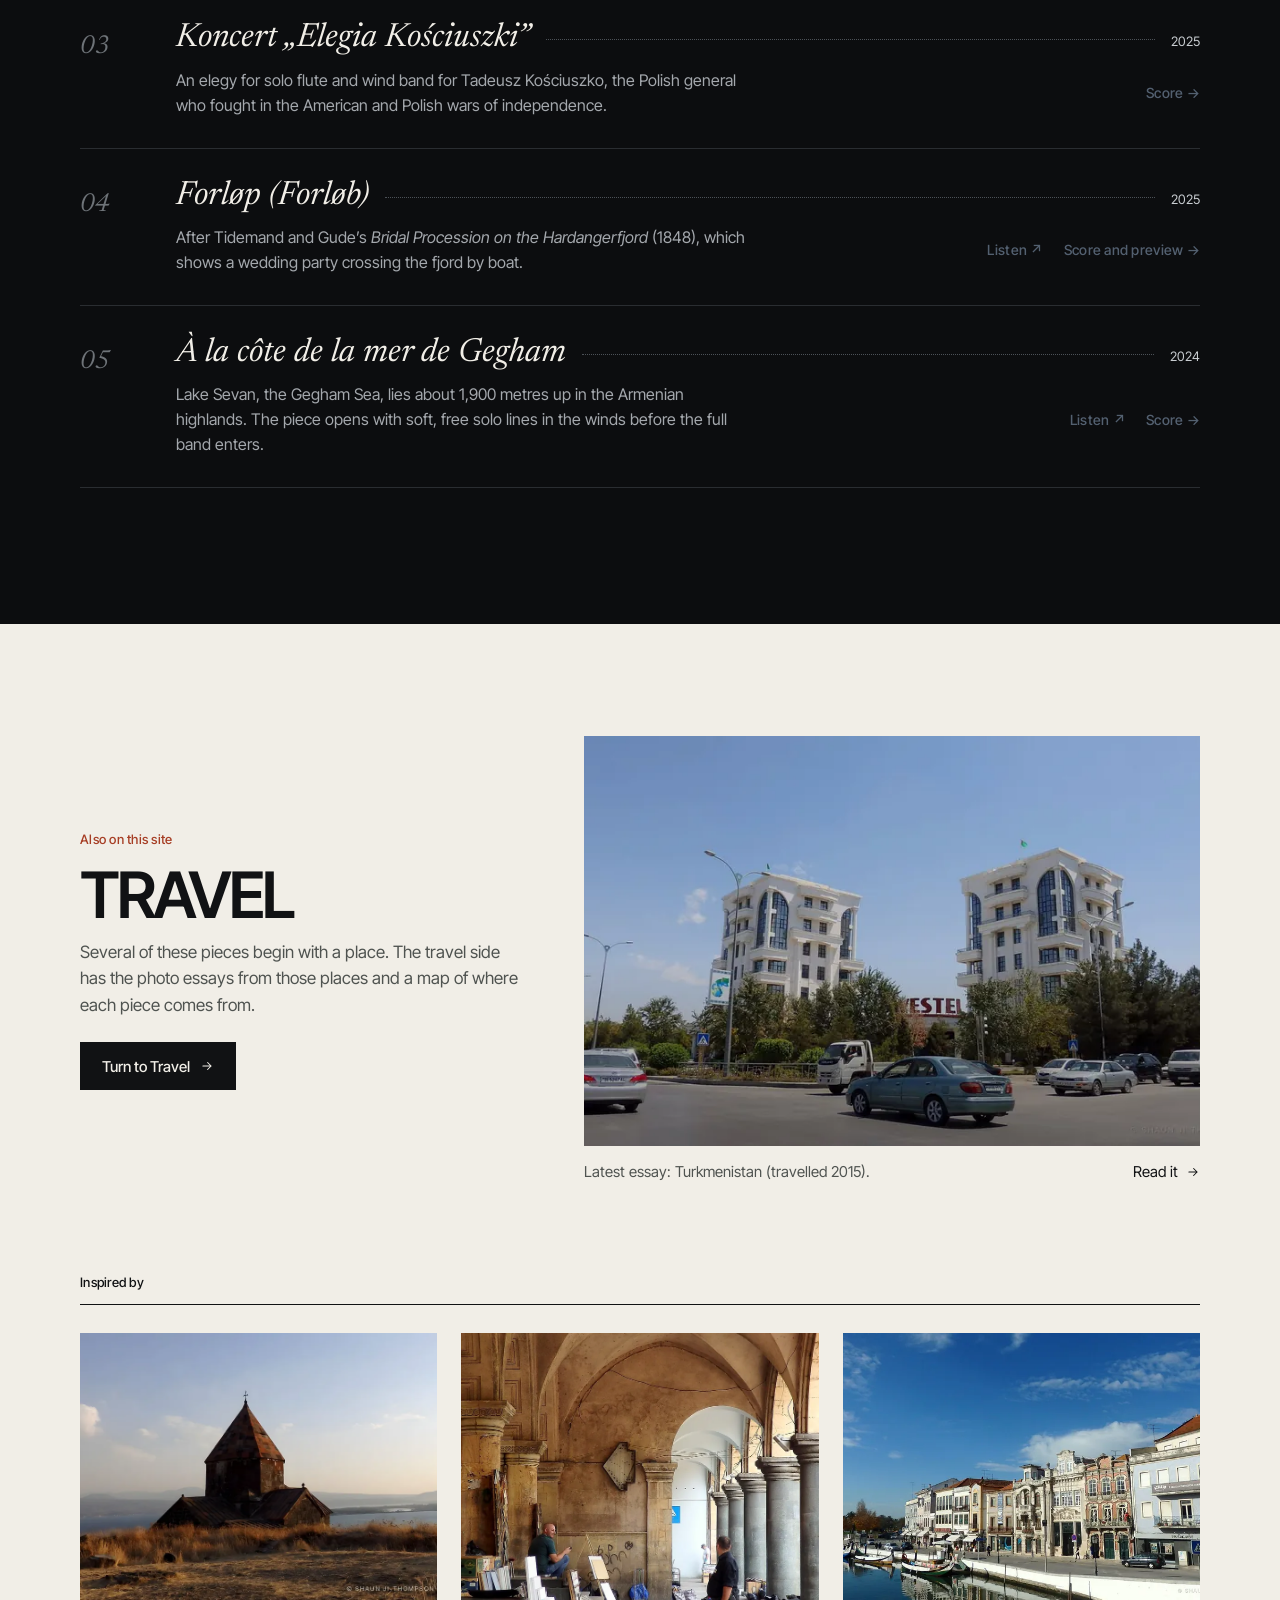
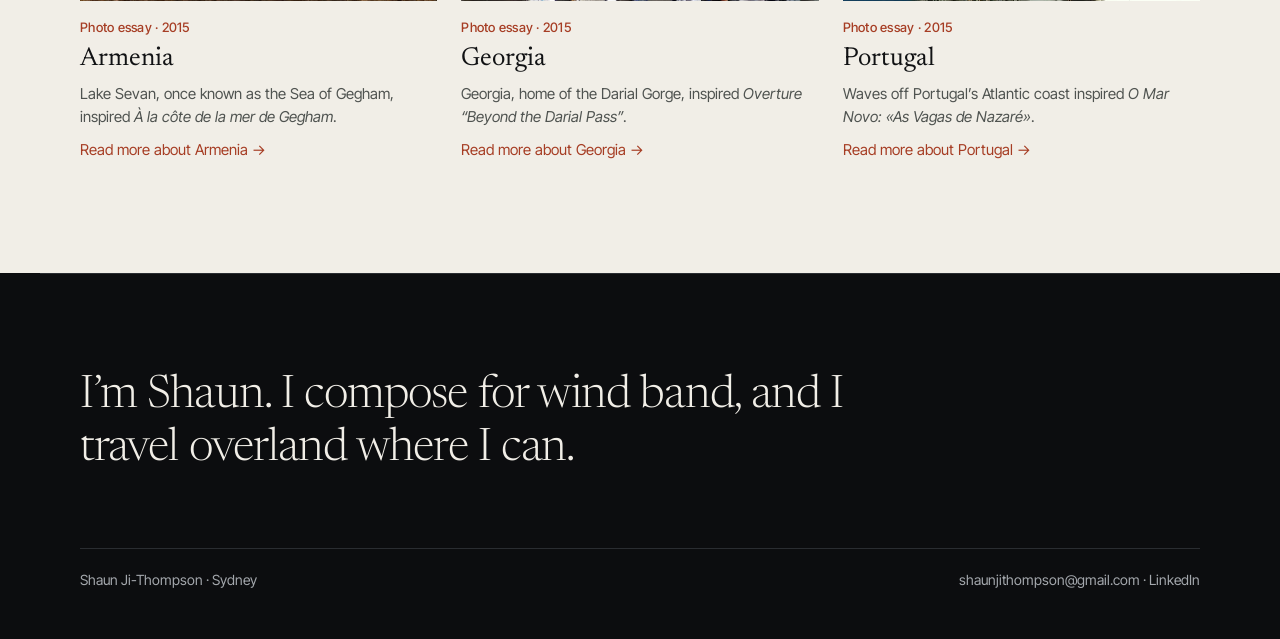
==== commit 18498e31: "Turkmenistan photo essay: Dashoguz and Ashgabat, July 2015 New essay on the Iran template (turkmenis" ====
--- a/index.html
+++ b/index.html
@@ -51,8 +51,8 @@
     <span class="txt"><span class="label k">Music</span><span class="h"><em>Compositions</em></span><span class="s">Recordings, programme notes and scores.</span></span>
   </button>
   <button type="button" class="door rise d4" data-pick="travel">
-    <span class="pic"><img data-latest="photo" data-sizes="(min-width: 1000px) 600px, 100vw" class="pan" src="assets/tehran-cover.jpg" alt="" width="2000" height="1125" srcset="assets/sized/tehran-cover-800.webp 800w, assets/sized/tehran-cover-1400.webp 1400w, assets/tehran-cover.jpg 2000w" sizes="(min-width: 1000px) 600px, 100vw" loading="lazy" decoding="async"></span>
-    <span class="txt"><span class="label k">Travel</span><span class="h">Journeys</span><span class="s"><span data-latest="line">Latest essay: Iran (travelled 2015).</span> Photo essays, an atlas and the next departure.</span></span>
+    <span class="pic"><img data-latest="photo" data-sizes="(min-width: 1000px) 700px, 100vw" class="zoom-img" src="assets/ashgabat-cover.jpg" alt="" width="2000" height="1125" srcset="assets/sized/ashgabat-cover-800.webp 800w, assets/sized/ashgabat-cover-1400.webp 1400w, assets/ashgabat-cover.jpg 2000w" sizes="(min-width: 1000px) 700px, 100vw" loading="lazy" decoding="async"></span>
+    <span class="txt"><span class="label k">Travel</span><span class="h">Journeys</span><span class="s"><span data-latest="line">Latest essay: Turkmenistan (travelled 2015).</span> Photo essays, an atlas and the next departure.</span></span>
   </button>
 </section>
 </div>
@@ -97,9 +97,9 @@
           <p>Several of these pieces begin with a place. The travel side has the photo essays from those places and a map of where each piece comes from.</p>
           <button type="button" class="go" data-pick="travel">Turn to Travel <svg aria-hidden="true" width="14" height="14" viewBox="0 0 24 24" fill="none" stroke="currentColor" stroke-width="1.8" stroke-linecap="round" stroke-linejoin="round"><path d="M5 12h14M13 6l6 6-6 6"/></svg></button>
         </div>
-        <a class="also-lead card" href="iran-2015.html" data-latest="link">
+        <a class="also-lead card" href="turkmenistan-2015.html" data-latest="link">
           <span class="pic"><img data-latest="photo" data-sizes="(min-width: 1000px) 700px, 100vw" class="zoom-img" src="assets/tehran-cover.jpg" alt="" width="2000" height="1125" srcset="assets/sized/tehran-cover-800.webp 800w, assets/sized/tehran-cover-1400.webp 1400w, assets/tehran-cover.jpg 2000w" sizes="(min-width: 1000px) 700px, 100vw" loading="lazy" decoding="async"></span>
-          <span class="cap"><span class="ink-soft" data-latest="line">Latest essay: Iran (travelled 2015).</span><span class="more">Read it <svg aria-hidden="true" width="14" height="14" viewBox="0 0 24 24" fill="none" stroke="currentColor" stroke-width="1.8" stroke-linecap="round" stroke-linejoin="round"><path d="M5 12h14M13 6l6 6-6 6"/></svg></span></span>
+          <span class="cap"><span class="ink-soft" data-latest="line">Latest essay: Turkmenistan (travelled 2015).</span><span class="more">Read it <svg aria-hidden="true" width="14" height="14" viewBox="0 0 24 24" fill="none" stroke="currentColor" stroke-width="1.8" stroke-linecap="round" stroke-linejoin="round"><path d="M5 12h14M13 6l6 6-6 6"/></svg></span></span>
         </a>
       </div>
       <h3 class="label x-head">Inspired by</h3>
@@ -129,6 +129,7 @@
 <!-- places:start -->
   <nav class="place-index" aria-label="Places on the map">
     <ul>
+      <li><span class="pi-name">Turkmenistan</span><span class="pi-when">Travelled July 2015 · Photo essay</span><a href="turkmenistan-2015.html">Photo essay</a></li>
       <li><span class="pi-name">Iran</span><span class="pi-when">Travelled August 2015 · Photo essay</span><a href="iran-2015.html">Photo essay</a></li>
       <li><span class="pi-name">Armenia</span><span class="pi-when">Travelled August 2015 · Photo essay</span><a href="armenia-2015.html">Photo essay</a><a href="a-la-cote-de-la-mer-de-gegham.html">Score: <i>À la côte de la mer de Gegham</i></a></li>
       <li><span class="pi-name">Georgia</span><span class="pi-when">Travelled August 2015 · Photo essay</span><a href="georgia-2015.html">Photo essay</a><a href="beyond-the-darial-pass.html">Score: <i>Overture “Beyond the Darial Pass”</i></a></li>
@@ -157,6 +158,21 @@
 
 
       <div class="list-head"><h3>Essays</h3><span class="label">Newest first</span></div>
+      <article class="essay card" id="essay-turkmenistan" data-travelled="2015">
+        <a class="roll" href="turkmenistan-2015.html" aria-label="Turkmenistan — read the photo essay" data-names="Ashgabat|Dashoguz|Karakum Desert|Ashgabat">
+          <img data-sizes="(min-width: 1000px) 640px, 100vw" class="on" src="assets/ashgabat-cover.jpg" alt="White buildings at a junction in Ashgabat" width="2000" height="1125" srcset="assets/sized/ashgabat-cover-800.webp 800w, assets/sized/ashgabat-cover-1400.webp 1400w, assets/ashgabat-cover.jpg 2000w" sizes="(min-width: 1000px) 640px, 100vw" loading="lazy" decoding="async">
+          <img data-sizes="(min-width: 1000px) 640px, 100vw" src="assets/dashoguz-01.jpg" alt="" width="2000" height="1500" srcset="assets/sized/dashoguz-01-800.webp 800w, assets/sized/dashoguz-01-1400.webp 1400w, assets/dashoguz-01.jpg 2000w" sizes="(min-width: 1000px) 640px, 100vw" loading="lazy" decoding="async"><img data-sizes="(min-width: 1000px) 640px, 100vw" src="assets/dashoguz-07.jpg" alt="" width="2000" height="1125" srcset="assets/sized/dashoguz-07-800.webp 800w, assets/sized/dashoguz-07-1400.webp 1400w, assets/dashoguz-07.jpg 2000w" sizes="(min-width: 1000px) 640px, 100vw" loading="lazy" decoding="async"><img data-sizes="(min-width: 1000px) 640px, 100vw" src="assets/ashgabat-04.jpg" alt="" width="2000" height="1125" srcset="assets/sized/ashgabat-04-800.webp 800w, assets/sized/ashgabat-04-1400.webp 1400w, assets/ashgabat-04.jpg 2000w" sizes="(min-width: 1000px) 640px, 100vw" loading="lazy" decoding="async">
+          <span class="roll-dots" aria-hidden="true"></span>
+          <span class="roll-cap label" aria-hidden="true">Ashgabat</span>
+        </a>
+        <div class="body">
+          <span class="mono-keep k-red">Latest essay · Published Nov 2026 · Travelled Jul 2015</span>
+          <h3>Turkmenistan</h3>
+          <p>Photos from Turkmenistan in July 2015, on a transit visa that allowed two cities: Dashoguz and Ashgabat.</p>
+          <p class="stopline label">Dashoguz · Ashgabat</p>
+          <a class="btn" href="turkmenistan-2015.html">Read the photo essay <svg aria-hidden="true" width="14" height="14" viewBox="0 0 24 24" fill="none" stroke="currentColor" stroke-width="1.8" stroke-linecap="round" stroke-linejoin="round"><path d="M5 12h14M13 6l6 6-6 6"/></svg></a>
+        </div>
+      </article>
       <article class="essay card" id="essay-iran" data-travelled="2015">
         <a class="roll" href="iran-2015.html" aria-label="Iran — read the photo essay" data-names="Tehran|Mashhad|Golestan|Tehran|Tabriz">
           <img data-sizes="(min-width: 1000px) 640px, 100vw" class="on" src="assets/tehran-cover.jpg" alt="A woman walking past Persian calligraphy painted on a wall in Tehran" width="2000" height="1125" srcset="assets/sized/tehran-cover-800.webp 800w, assets/sized/tehran-cover-1400.webp 1400w, assets/tehran-cover.jpg 2000w" sizes="(min-width: 1000px) 640px, 100vw" loading="lazy" decoding="async">
@@ -165,7 +181,7 @@
           <span class="roll-cap label" aria-hidden="true">Tehran</span>
         </a>
         <div class="body">
-          <span class="mono-keep k-red">Latest essay · Published Nov 2026 · Travelled Aug 2015</span>
+          <span class="label k-red">Published Nov 2026 · Travelled Aug 2015</span>
           <h3>Iran</h3>
           <p>Photos from Iran in August 2015, from the Turkmen border to the Aras: Mashhad, a three-day walk in Golestan, Tehran and Tabriz.</p>
           <p class="stopline label">Mashhad · Golestan · Tehran · Tabriz</p>
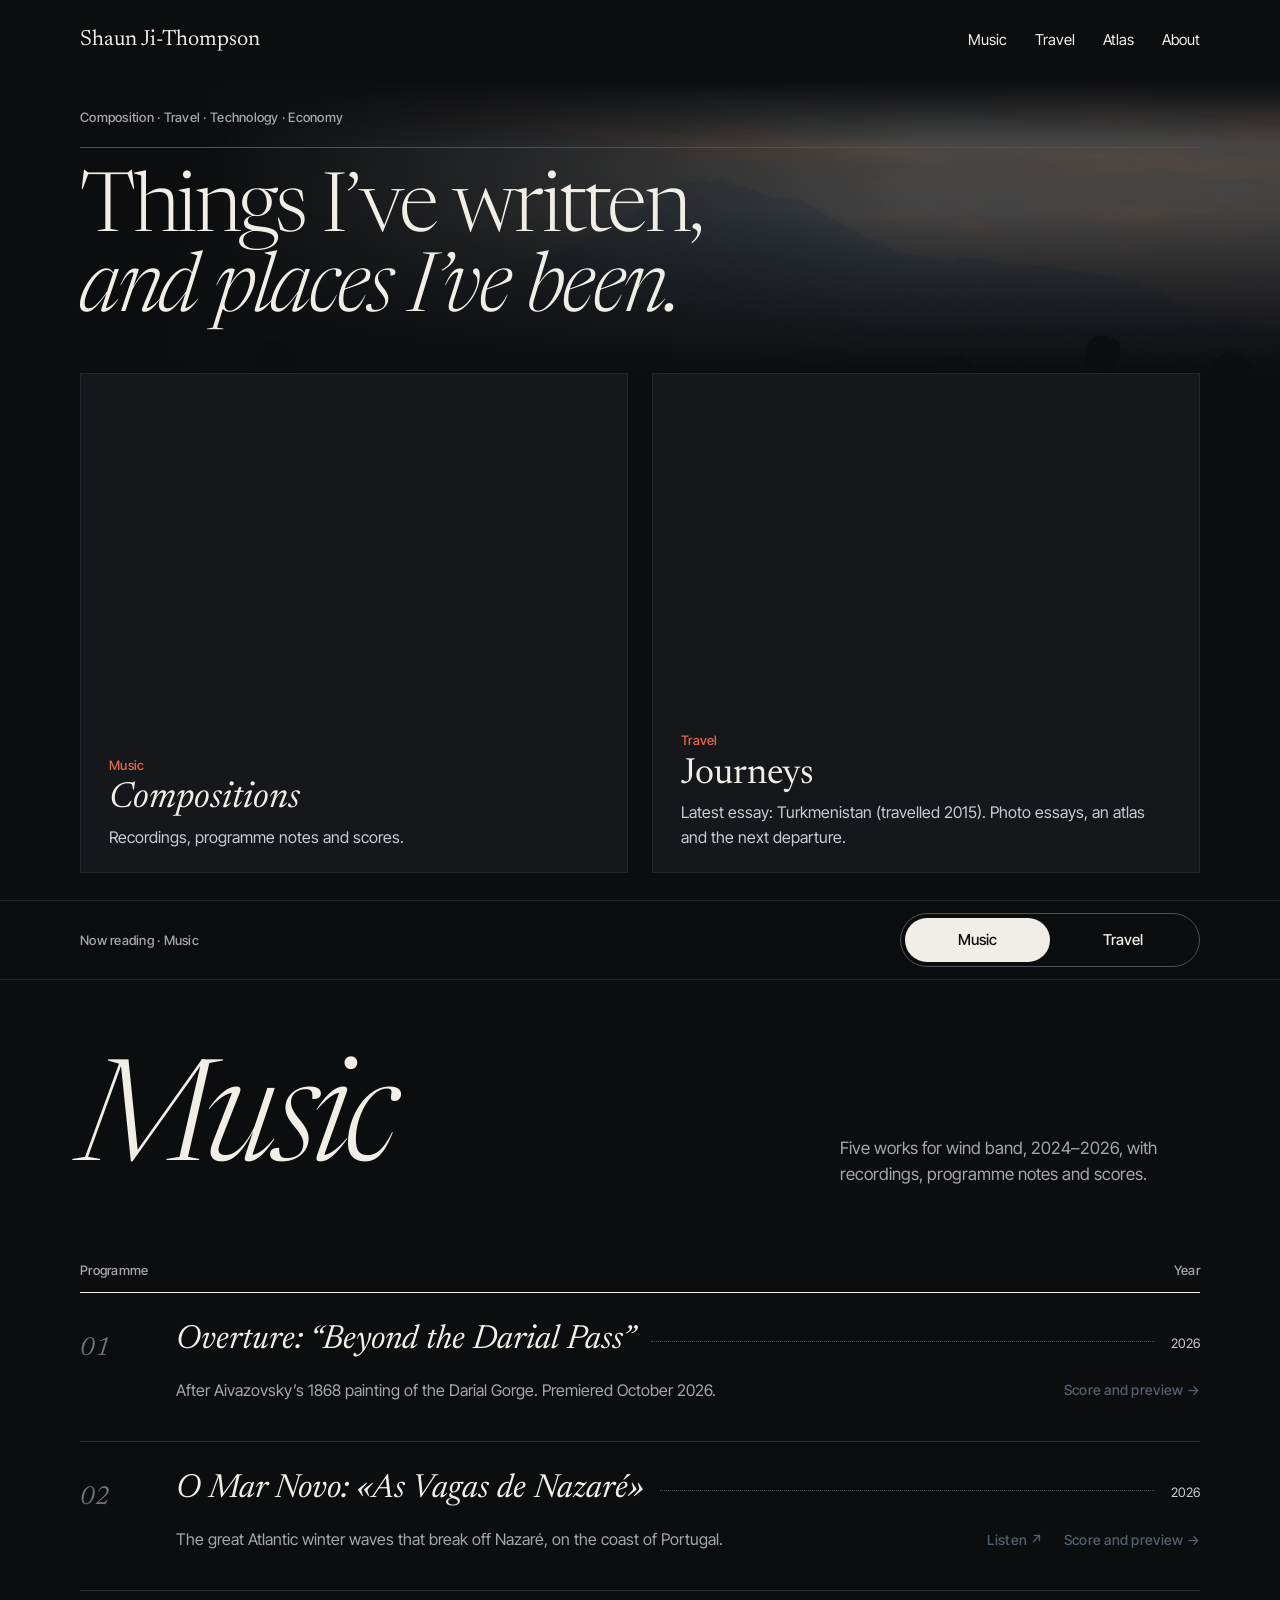
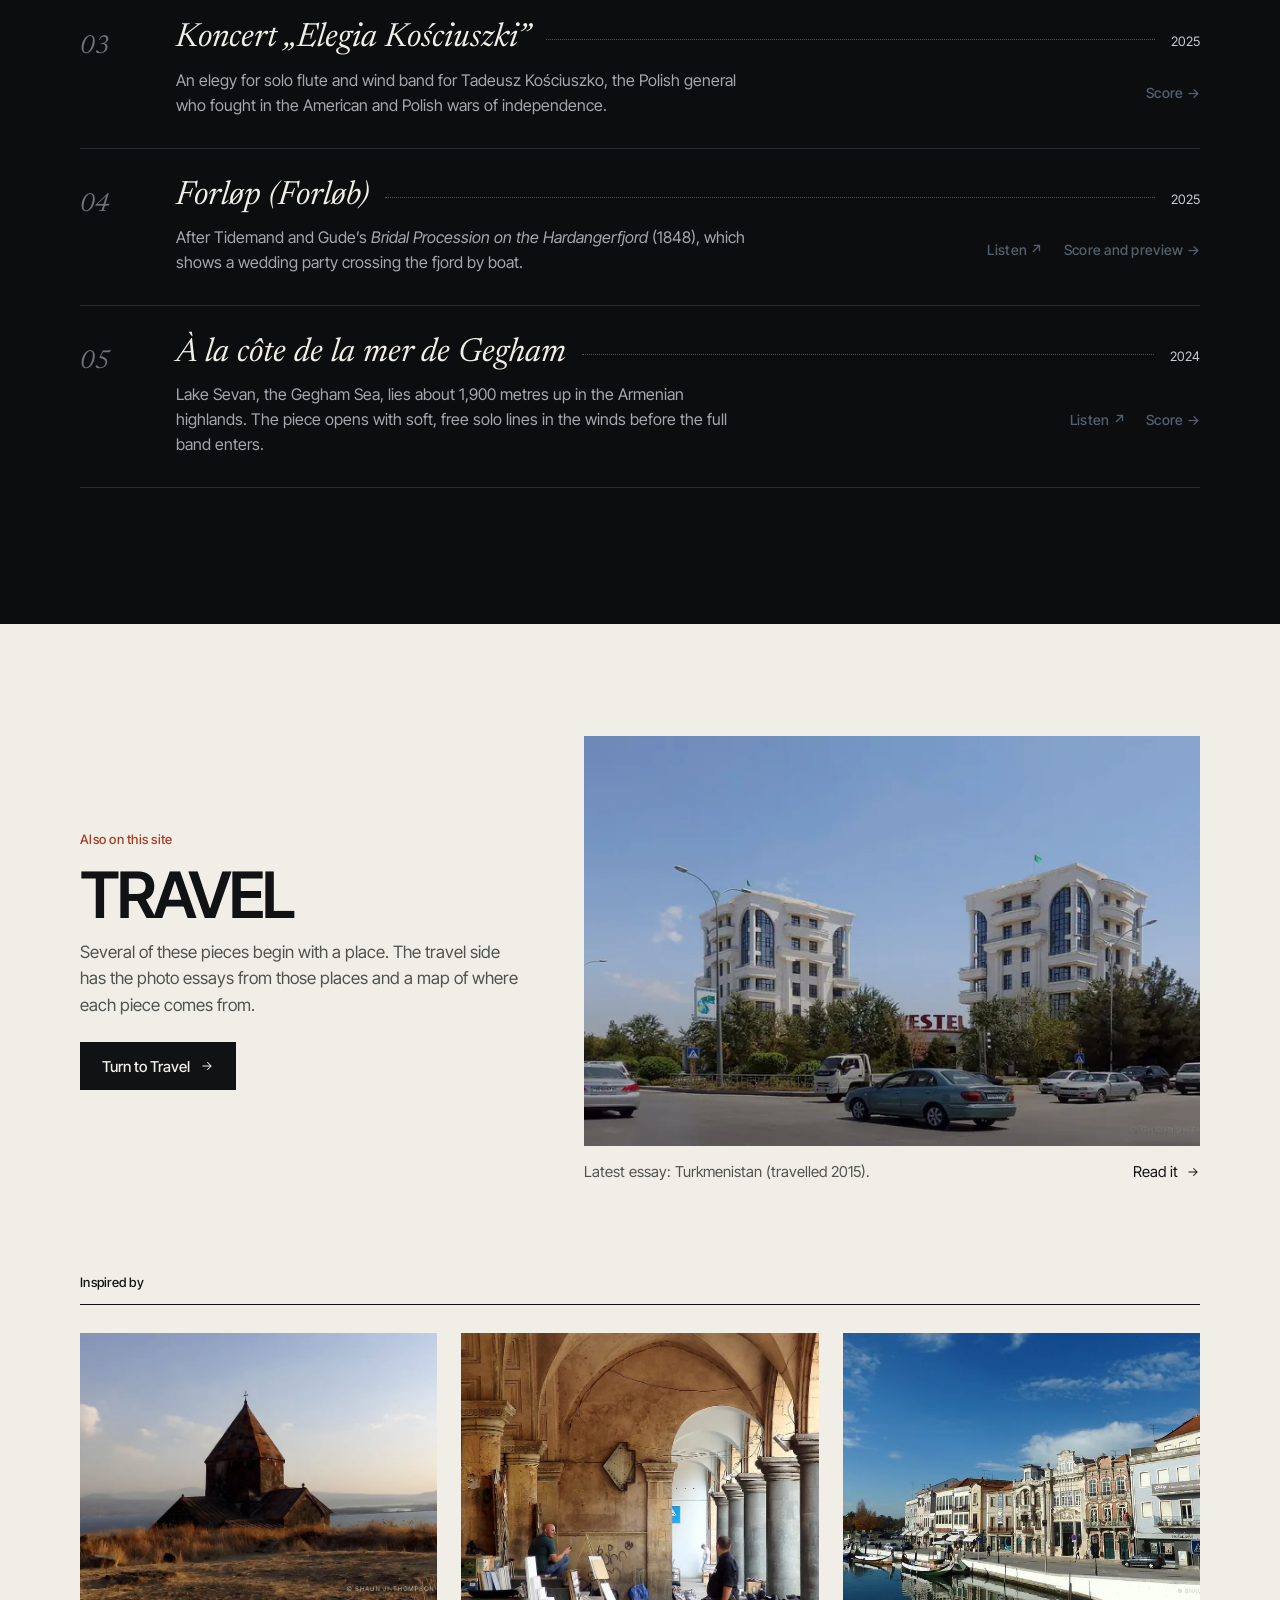
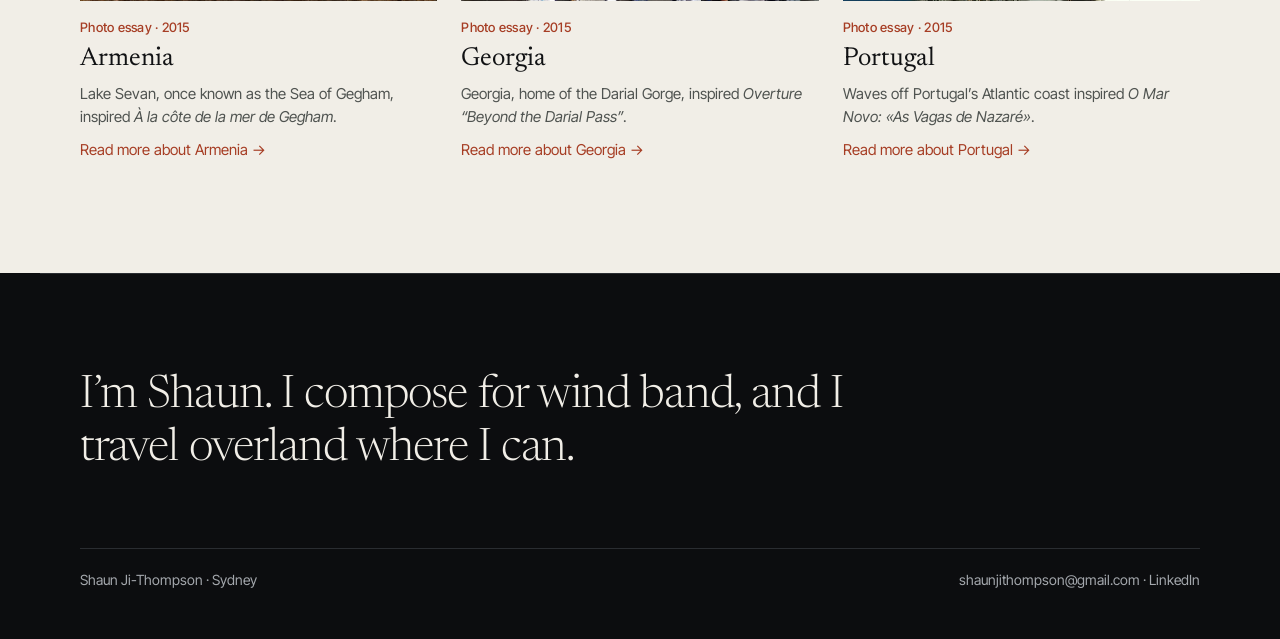
==== commit ac6624df: "Remove the Published line from the Turkmenistan essay and the home essay list Co-Authored-By: Claude" ====
--- a/index.html
+++ b/index.html
@@ -166,7 +166,7 @@
           <span class="roll-cap label" aria-hidden="true">Ashgabat</span>
         </a>
         <div class="body">
-          <span class="mono-keep k-red">Latest essay · Published Nov 2026 · Travelled Jul 2015</span>
+          <span class="mono-keep k-red">Latest essay · Travelled Jul 2015</span>
           <h3>Turkmenistan</h3>
           <p>Photos from Turkmenistan in July 2015, on a transit visa that allowed two cities: Dashoguz and Ashgabat.</p>
           <p class="stopline label">Dashoguz · Ashgabat</p>
@@ -181,7 +181,7 @@
           <span class="roll-cap label" aria-hidden="true">Tehran</span>
         </a>
         <div class="body">
-          <span class="label k-red">Published Nov 2026 · Travelled Aug 2015</span>
+          <span class="label k-red">Travelled Aug 2015</span>
           <h3>Iran</h3>
           <p>Photos from Iran in August 2015, from the Turkmen border to the Aras: Mashhad, a three-day walk in Golestan, Tehran and Tabriz.</p>
           <p class="stopline label">Mashhad · Golestan · Tehran · Tabriz</p>
@@ -196,7 +196,7 @@
           <span class="roll-cap label" aria-hidden="true">Cabo da Roca</span>
         </a>
         <div class="body">
-          <span class="label k-red">Published Nov 2026 · Travelled Dec 2015</span>
+          <span class="label k-red">Travelled Dec 2015</span>
           <h3>Portugal</h3>
           <p>Photos from Portugal in December 2015, the last stop on the overland route from Singapore.</p>
           <p class="stopline label">Porto · Aveiro · Lisbon · Cabo da Roca</p>
@@ -211,7 +211,7 @@
           <span class="roll-cap label" aria-hidden="true">Tbilisi</span>
         </a>
         <div class="body">
-          <span class="label k-red">Published Nov 2026 · Travelled Aug 2015</span>
+          <span class="label k-red">Travelled Aug 2015</span>
           <h3>Georgia</h3>
           <p>Photos from Georgia in August 2015, from Tbilisi to the Black Sea.</p>
           <p class="stopline label">Tbilisi · Gori · Batumi</p>
@@ -226,7 +226,7 @@
           <span class="roll-cap label" aria-hidden="true">Lake Sevan</span>
         </a>
         <div class="body">
-          <span class="label k-red">Published Nov 2026 · Travelled Aug 2015</span>
+          <span class="label k-red">Travelled Aug 2015</span>
           <h3>Armenia</h3>
           <p>Photos from Armenia in August 2015, looked at again ten years on.</p>
           <p class="stopline label">Kapan · Goris · Lake Sevan · Yerevan</p>
